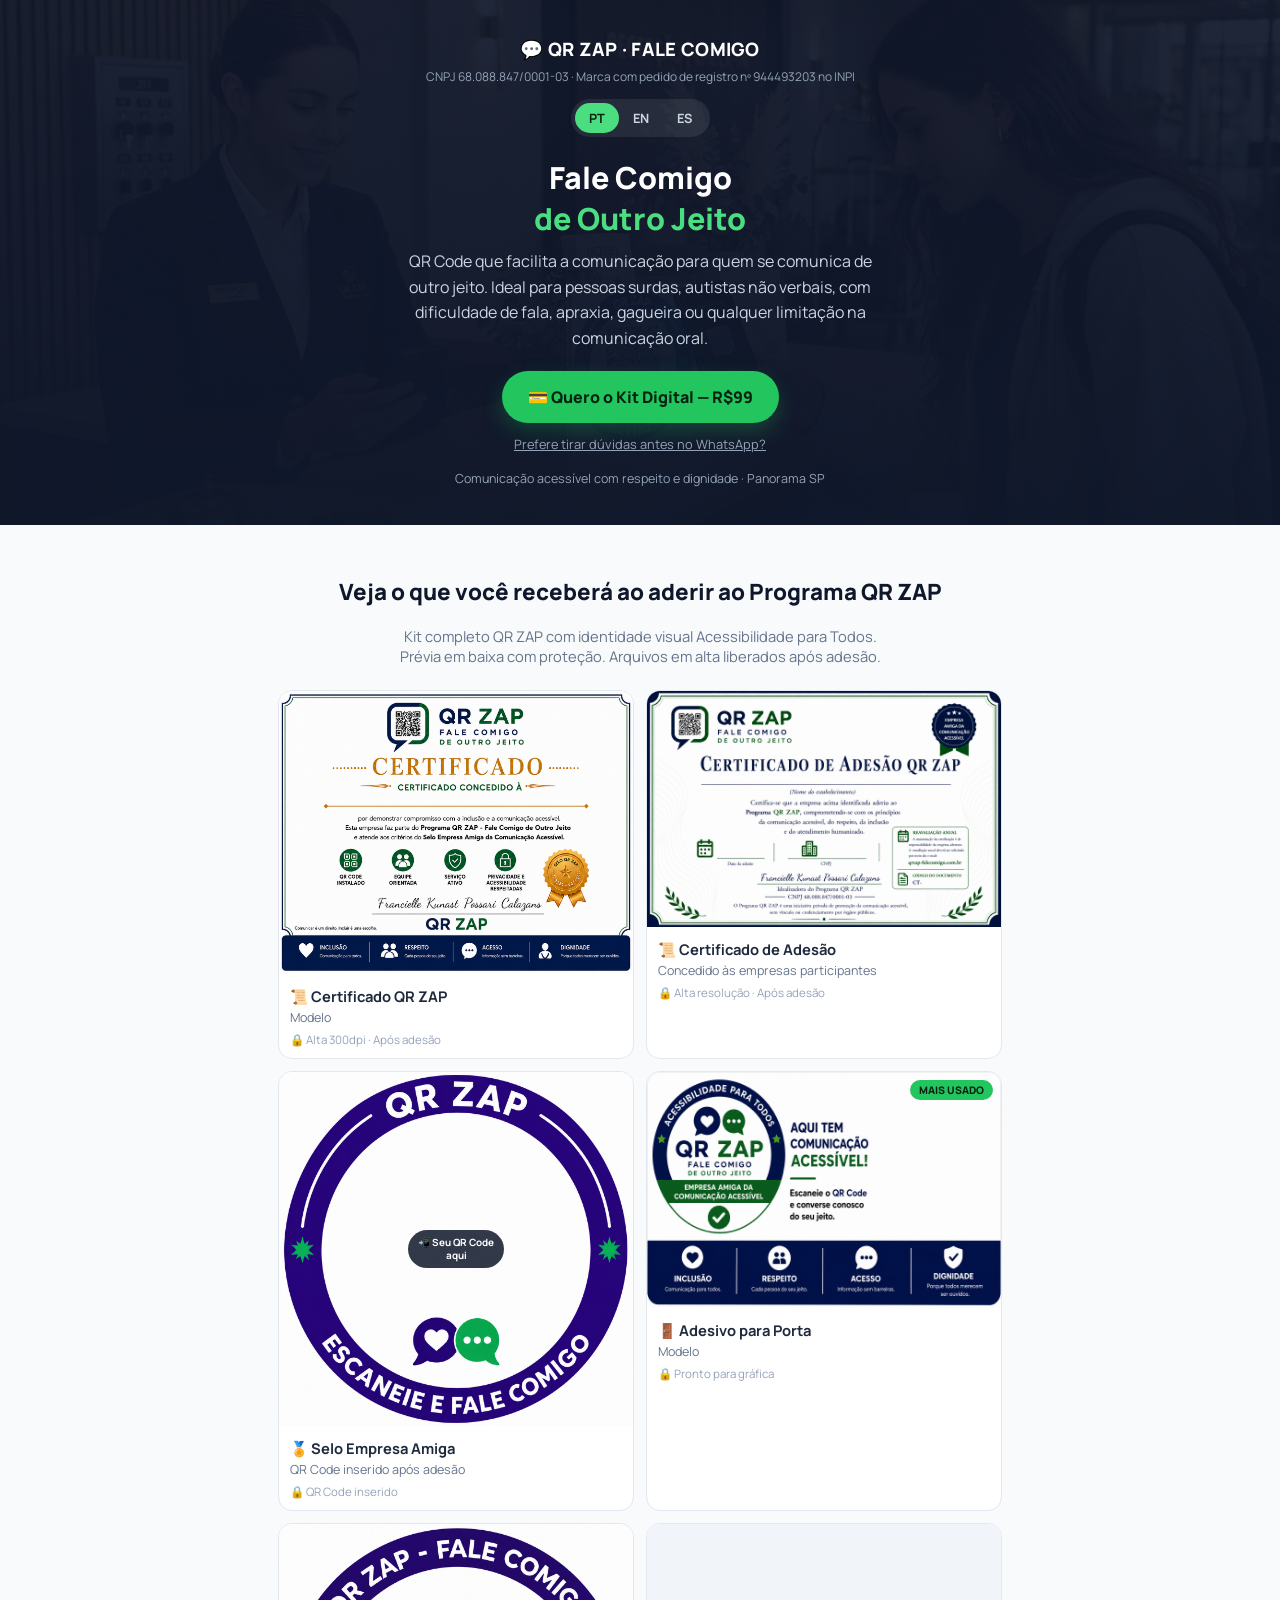
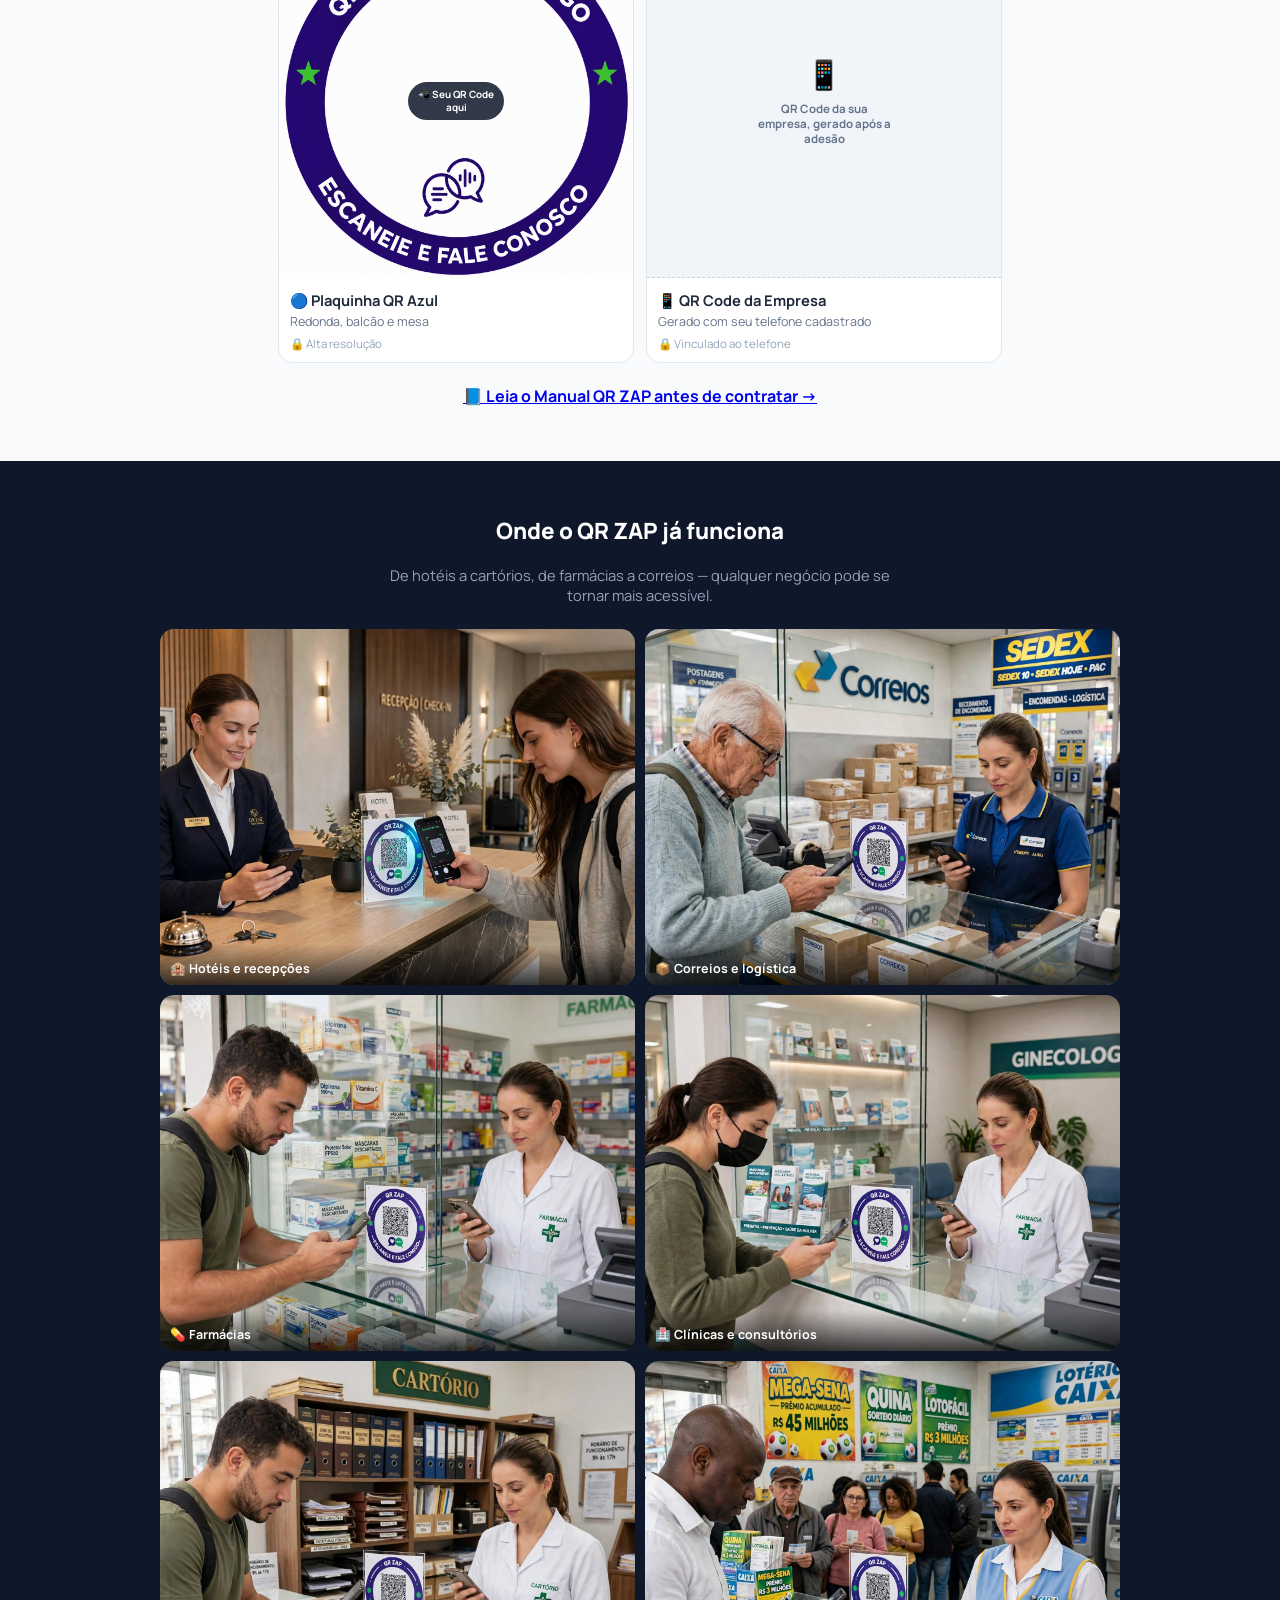
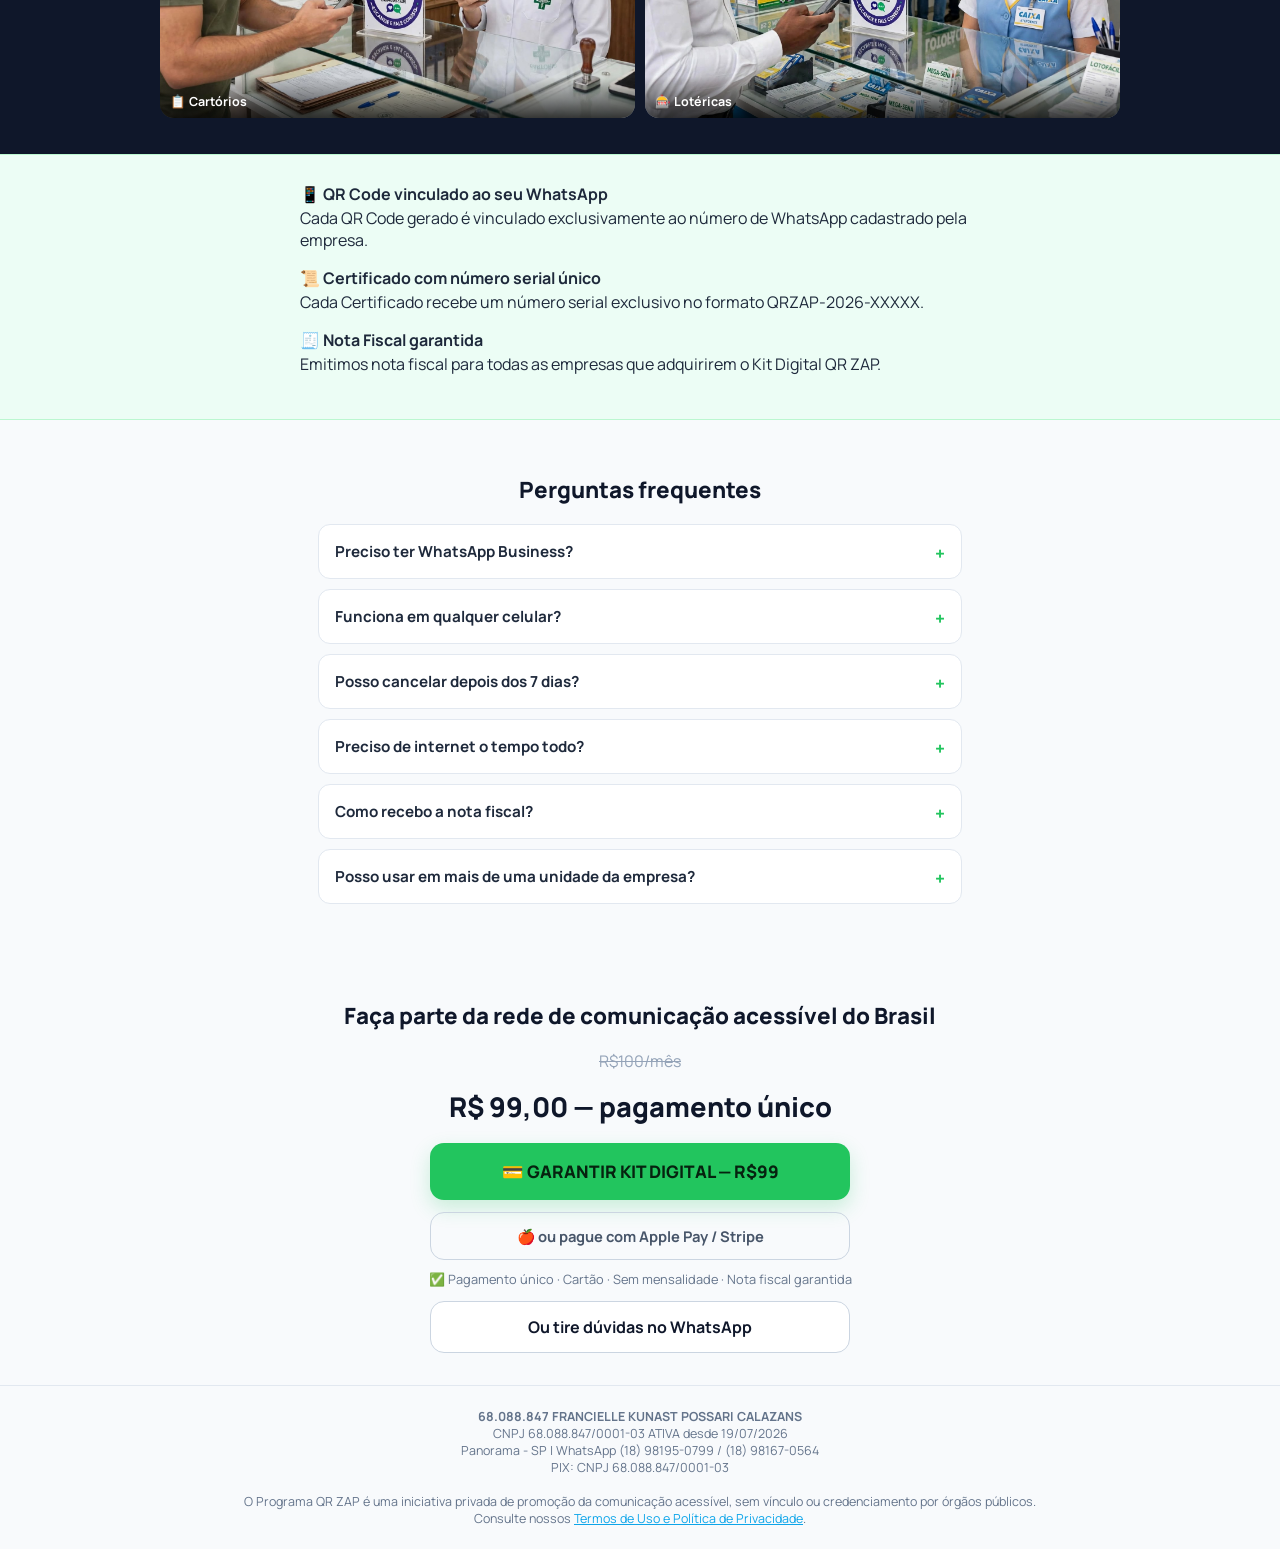
==== index.html @ 64f15543 "Update index.html" ====
<!DOCTYPE html>
<html lang="pt-BR">
<head>
<meta charset="UTF-8">
<meta name="viewport" content="width=device-width, initial-scale=1">
<title>QR ZAP - Fale Comigo de Outro Jeito | Comunicação Acessível</title>
<link rel="preconnect" href="https://fonts.googleapis.com">
<link rel="preconnect" href="https://fonts.gstatic.com" crossorigin>
<link href="https://fonts.googleapis.com/css2?family=Manrope:wght@400;600;700;800&display=swap" rel="stylesheet">
<style>
  *{box-sizing:border-box;}
  body{font-family:'Manrope',Arial,sans-serif;margin:0;background:#f8fafc;color:#1e293b;}
  .hero{position:relative;color:#fff;padding:36px 20px;text-align:center;background:#0f172a;overflow:hidden;}
  .hero::before{content:"";position:absolute;inset:0;background:url('foto-hotel.jpg') center/cover;opacity:0.28;}
  .hero::after{content:"";position:absolute;inset:0;background:linear-gradient(180deg,rgba(15,23,42,0.75),rgba(15,23,42,0.96));}
  .hero > *{position:relative;z-index:1;}
  .hero-topo{display:flex;justify-content:center;align-items:center;gap:8px;font-weight:800;font-size:1.15rem;letter-spacing:0.3px;}
  .hero-cnpj{font-size:0.75rem;color:#94a3b8;margin-top:6px;}
  .lang{margin-top:14px;display:inline-flex;background:rgba(255,255,255,0.08);border-radius:30px;padding:4px;}
  .lang a{color:#cbd5e1;text-decoration:none;padding:6px 14px;border-radius:20px;font-size:0.8rem;font-weight:700;}
  .lang a.ativo{background:#4ade80;color:#06220f;}
  .hero h1{font-size:1.9rem;margin:20px 0 10px;font-weight:800;}
  .hero h1 span{color:#4ade80;display:block;}
  .hero p{color:#cbd5e1;max-width:480px;margin:0 auto;line-height:1.6;}
  .botao{display:inline-block;background:#22c55e;color:#06220f;font-weight:800;padding:15px 26px;border-radius:30px;text-decoration:none;margin-top:20px;box-shadow:0 8px 20px rgba(34,197,94,0.25);}
  .hero-sec{display:block;margin-top:12px;font-size:0.8rem;color:#94a3b8;text-decoration:underline;}
  .conteudo{max-width:760px;margin:0 auto;padding:32px 18px;}
  h2{text-align:center;font-size:1.4rem;color:#0f172a;font-weight:800;}
  .sub{text-align:center;color:#64748b;font-size:0.92rem;max-width:500px;margin:8px auto 24px;}
  .grid{display:grid;grid-template-columns:1fr 1fr;gap:12px;}
  .card{background:#fff;border:1px solid #e2e8f0;border-radius:14px;overflow:hidden;position:relative;}
  .card img{width:100%;display:block;}
  .card .tag{position:absolute;top:8px;right:8px;background:#22c55e;color:#06220f;font-size:0.65rem;font-weight:800;padding:3px 9px;border-radius:20px;}
  .card .corpo{padding:11px;}
  .card .corpo strong{font-size:0.92rem;}
  .card .corpo .obs{font-size:0.78rem;color:#64748b;display:block;margin-top:2px;}
  .card .corpo .cadeado{font-size:0.72rem;color:#94a3b8;display:block;margin-top:6px;}
  .selo-wrap{position:relative;}
  .selo-nota{position:absolute;top:50%;left:50%;transform:translate(-50%,-50%);background:rgba(15,23,42,0.85);color:#fff;font-size:0.62rem;font-weight:700;padding:6px 10px;border-radius:20px;text-align:center;line-height:1.3;max-width:70%;}
  .qr-placeholder{aspect-ratio:1/1;display:flex;flex-direction:column;align-items:center;justify-content:center;gap:8px;background:#f1f5f9;border-bottom:1px dashed #cbd5e1;color:#64748b;text-align:center;padding:14px;}
  .qr-placeholder .icone{font-size:1.8rem;}
  .qr-placeholder .texto{font-size:0.72rem;font-weight:700;max-width:140px;line-height:1.3;}
  .manual-link{display:block;text-align:center;margin:22px 0;font-weight:700;}

  .onde{background:#0f172a;padding:36px 18px;}
  .onde h2{color:#fff;}
  .onde .sub{color:#94a3b8;}
  .onde-grid{max-width:960px;margin:20px auto 0;display:grid;grid-template-columns:1fr 1fr;gap:10px;}
  .onde-card{position:relative;border-radius:14px;overflow:hidden;aspect-ratio:4/3;}
  .onde-card img{width:100%;height:100%;object-fit:cover;display:block;}
  .onde-card .legenda{position:absolute;left:0;right:0;bottom:0;background:linear-gradient(180deg,transparent,rgba(0,0,0,0.75));color:#fff;font-size:0.78rem;font-weight:700;padding:16px 10px 8px;}

  .faixa{background:#ecfdf5;border-top:1px solid #bbf7d0;border-bottom:1px solid #bbf7d0;padding:28px 18px;}
  .faixa .item{max-width:680px;margin:0 auto 16px;}
  .faixa strong{display:block;margin-bottom:2px;}

  .faq{max-width:680px;margin:0 auto;padding:36px 18px;}
  .faq details{background:#fff;border:1px solid #e2e8f0;border-radius:12px;margin-bottom:10px;padding:4px 16px;}
  .faq summary{font-weight:700;cursor:pointer;list-style:none;padding:12px 0;font-size:0.95rem;position:relative;padding-right:24px;}
  .faq summary::-webkit-details-marker{display:none;}
  .faq summary::after{content:"+";position:absolute;right:0;top:12px;font-size:1.1rem;color:#22c55e;font-weight:800;}
  .faq details[open] summary::after{content:"–";}
  .faq p{color:#475569;font-size:0.88rem;line-height:1.6;margin:0 0 14px;}

  .final{text-align:center;padding:32px 18px;}
  .preco-antigo{text-decoration:line-through;color:#94a3b8;}
  .preco-novo{font-size:1.7rem;font-weight:800;color:#0f172a;margin:6px 0 18px;}
  .botao-pag{display:block;max-width:420px;margin:0 auto;background:#22c55e;color:#06220f;font-weight:800;padding:17px;border-radius:14px;text-decoration:none;font-size:1.08rem;box-shadow:0 8px 20px rgba(34,197,94,0.22);}
  .botao-sec{display:block;max-width:420px;margin:12px auto 0;background:transparent;border:1.5px solid #cbd5e1;color:#475569;font-weight:700;padding:13px;border-radius:14px;text-decoration:none;font-size:0.92rem;}
  .botao-whats{display:block;max-width:420px;margin:12px auto 0;background:#fff;border:1px solid #cbd5e1;color:#0f172a;font-weight:700;padding:14px;border-radius:14px;text-decoration:none;}
  .rodape{text-align:center;font-size:0.78rem;color:#64748b;padding:22px;border-top:1px solid #e2e8f0;}
  .rodape a{color:#0ea5e9;}
</style>
</head>
<body>

<div class="hero">
  <div class="hero-topo">💬 QR ZAP · FALE COMIGO</div>
  <div class="hero-cnpj">CNPJ 68.088.847/0001-03 · Marca com pedido de registro nº 944493203 no INPI</div>
  <div class="lang"><a class="ativo" href="index.html">PT</a><a href="index-en.html">EN</a><a href="index-es.html">ES</a></div>
  <h1>Fale Comigo<br><span>de Outro Jeito</span></h1>
  <p>QR Code que facilita a comunicação para quem se comunica de outro jeito. Ideal para pessoas surdas, autistas não verbais, com dificuldade de fala, apraxia, gagueira ou qualquer limitação na comunicação oral.</p>
  <a class="botao" href="#comprar">💳 Quero o Kit Digital — R$99</a><br>
  <a class="hero-sec" href="https://wa.me/5518981950799?text=Olá! Gostaria de tirar dúvidas sobre o QR ZAP antes de contratar.">Prefere tirar dúvidas antes no WhatsApp?</a>
  <p style="font-size:0.78rem;color:#94a3b8;margin-top:16px;">Comunicação acessível com respeito e dignidade · Panorama SP</p>
</div>

<div class="conteudo">
  <h2>Veja o que você receberá ao aderir ao Programa QR ZAP</h2>
  <p class="sub">Kit completo QR ZAP com identidade visual Acessibilidade para Todos. Prévia em baixa com proteção. Arquivos em alta liberados após adesão.</p>

  <div class="grid">
    <div class="card">
      <img src="certificado-base.png" alt="Certificado QR ZAP">
      <div class="corpo"><strong>📜 Certificado QR ZAP</strong><span class="obs">Modelo</span><span class="cadeado">🔒 Alta 300dpi · Após adesão</span></div>
    </div>
    <div class="card">
      <img src="certificado-oficial.png" alt="Certificado de Adesão QR ZAP">
      <div class="corpo"><strong>📜 Certificado de Adesão</strong><span class="obs">Concedido às empresas participantes</span><span class="cadeado">🔒 Alta resolução · Após adesão</span></div>
    </div>
    <div class="card">
      <div class="selo-wrap">
        <img src="selo-base-v2.png" alt="Selo Empresa Amiga da Comunicação Acessível">
        <span class="selo-nota">📲 Seu QR Code<br>aqui</span>
      </div>
      <div class="corpo"><strong>🏅 Selo Empresa Amiga</strong><span class="obs">QR Code inserido após adesão</span><span class="cadeado">🔒 QR Code inserido</span></div>
    </div>
    <div class="card">
      <span class="tag">MAIS USADO</span>
      <img src="adesivo-porta-base.png" alt="Adesivo para Porta">
      <div class="corpo"><strong>🚪 Adesivo para Porta</strong><span class="obs">Modelo</span><span class="cadeado">🔒 Pronto para gráfica</span></div>
    </div>
    <div class="card">
      <div class="selo-wrap">
        <img src="qr-azul-base.png" alt="Plaquinha QR Azul">
        <span class="selo-nota">📲 Seu QR Code<br>aqui</span>
      </div>
      <div class="corpo"><strong>🔵 Plaquinha QR Azul</strong><span class="obs">Redonda, balcão e mesa</span><span class="cadeado">🔒 Alta resolução</span></div>
    </div>
    <div class="card">
      <div class="qr-placeholder">
        <span class="icone">📱</span>
        <span class="texto">QR Code da sua empresa, gerado após a adesão</span>
      </div>
      <div class="corpo"><strong>📱 QR Code da Empresa</strong><span class="obs">Gerado com seu telefone cadastrado</span><span class="cadeado">🔒 Vinculado ao telefone</span></div>
    </div>
  </div>

  <a class="manual-link" href="manual-qr-zap.html">📘 Leia o Manual QR ZAP antes de contratar →</a>
</div>

<div class="onde">
  <h2>Onde o QR ZAP já funciona</h2>
  <p class="sub">De hotéis a cartórios, de farmácias a correios — qualquer negócio pode se tornar mais acessível.</p>
  <div class="onde-grid">
    <div class="onde-card"><img src="foto-hotel.jpg" alt="QR ZAP em hotel"><div class="legenda">🏨 Hotéis e recepções</div></div>
    <div class="onde-card"><img src="foto-correios.jpg" alt="QR ZAP nos Correios"><div class="legenda">📦 Correios e logística</div></div>
    <div class="onde-card"><img src="foto-farmacia.jpg" alt="QR ZAP em farmácia"><div class="legenda">💊 Farmácias</div></div>
    <div class="onde-card"><img src="foto-clinica-ginecologia.jpg" alt="QR ZAP em clínica"><div class="legenda">🏥 Clínicas e consultórios</div></div>
    <div class="onde-card"><img src="foto-cartorio.jpg" alt="QR ZAP em cartório"><div class="legenda">📋 Cartórios</div></div>
    <div class="onde-card"><img src="foto-loterica.jpg" alt="QR ZAP em lotérica"><div class="legenda">🎰 Lotéricas</div></div>
  </div>
</div>

<div class="faixa">
  <div class="item"><strong>📱 QR Code vinculado ao seu WhatsApp</strong>Cada QR Code gerado é vinculado exclusivamente ao número de WhatsApp cadastrado pela empresa.</div>
  <div class="item"><strong>📜 Certificado com número serial único</strong>Cada Certificado recebe um número serial exclusivo no formato QRZAP-2026-XXXXX.</div>
  <div class="item"><strong>🧾 Nota Fiscal garantida</strong>Emitimos nota fiscal para todas as empresas que adquirirem o Kit Digital QR ZAP.</div>
</div>

<div class="faq">
  <h2>Perguntas frequentes</h2>
  <details>
    <summary>Preciso ter WhatsApp Business?</summary>
    <p>Não. O QR ZAP funciona com qualquer WhatsApp, comum ou Business — o número que sua empresa já usa no dia a dia.</p>
  </details>
  <details>
    <summary>Funciona em qualquer celular?</summary>
    <p>Sim. Não exige aparelho ou chip específico. A plaquinha e o adesivo são impressos e ficam no balcão; o cliente só escaneia com a câmera do próprio celular dele, que abre o WhatsApp automaticamente.</p>
  </details>
  <details>
    <summary>Posso cancelar depois dos 7 dias?</summary>
    <p>O pagamento é único, não existe mensalidade para cancelar. Dentro de 7 dias corridos após a compra você pode pedir reembolso integral, sem justificativa, conforme o Código de Defesa do Consumidor. Depois desse prazo não há reembolso, mas você pode deixar de usar os materiais quando quiser, sem multa.</p>
  </details>
  <details>
    <summary>Preciso de internet o tempo todo?</summary>
    <p>Não. A plaquinha, o adesivo e o selo são materiais impressos — funcionam sem energia ou internet. Só é necessária conexão no momento em que o cliente escaneia o QR Code e o WhatsApp abre no celular dele.</p>
  </details>
  <details>
    <summary>Como recebo a nota fiscal?</summary>
    <p>Emitimos a nota fiscal de todas as compras do Kit Digital QR ZAP e enviamos para o e-mail informado na adesão.</p>
  </details>
  <details>
    <summary>Posso usar em mais de uma unidade da empresa?</summary>
    <p>Cada Kit é vinculado a um único WhatsApp e CNPJ. Para outra unidade ou outro número, é necessária uma nova adesão.</p>
  </details>
</div>

<div class="final" id="comprar">
  <h2>Faça parte da rede de comunicação acessível do Brasil</h2>
  <p class="preco-antigo">R$100/mês</p>
  <p class="preco-novo">R$ 99,00 — pagamento único</p>
  <a class="botao-pag" href="https://mpago.la/1vmotHD">💳 GARANTIR KIT DIGITAL — R$99</a>
  <a class="botao-sec" href="https://buy.stripe.com/dRm9ASbgddrAe2t5yp1ck02">🍎 ou pague com Apple Pay / Stripe</a>
  <p style="font-size:0.8rem;color:#64748b;margin-top:10px;">✅ Pagamento único · Cartão · Sem mensalidade · Nota fiscal garantida</p>
  <a class="botao-whats" href="https://wa.me/5518981950799?text=Olá! Vim do site QR ZAP e quero tirar dúvidas sobre o Kit Digital QR ZAP">Ou tire dúvidas no WhatsApp</a>
</div>

<div class="rodape">
  <strong>68.088.847 FRANCIELLE KUNAST POSSARI CALAZANS</strong><br>
  CNPJ 68.088.847/0001-03 ATIVA desde 19/07/2026<br>
  Panorama - SP | WhatsApp (18) 98195-0799 / (18) 98167-0564<br>
  PIX: CNPJ 68.088.847/0001-03<br><br>
  O Programa QR ZAP é uma iniciativa privada de promoção da comunicação acessível, sem vínculo ou credenciamento por órgãos públicos.<br>
  Consulte nossos <a href="termos.html">Termos de Uso e Política de Privacidade</a>.
</div>

</body>
</html>
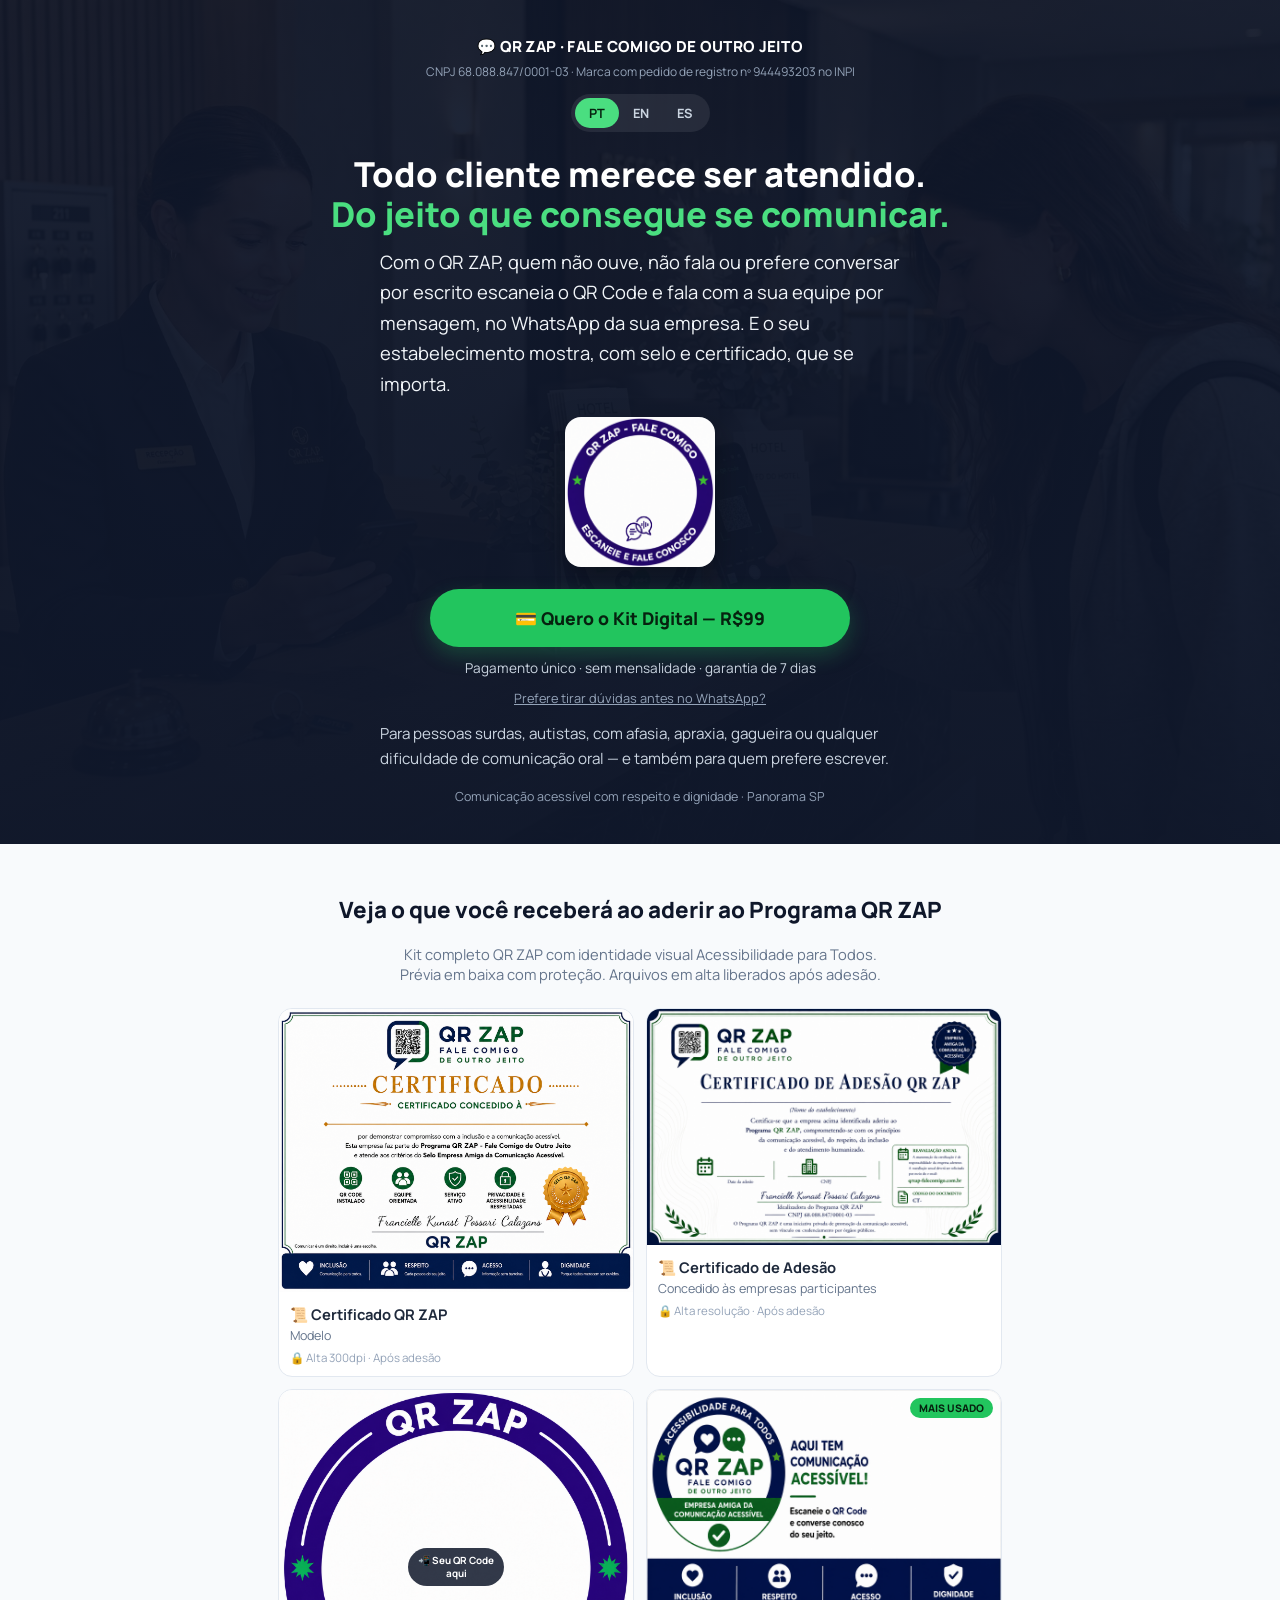
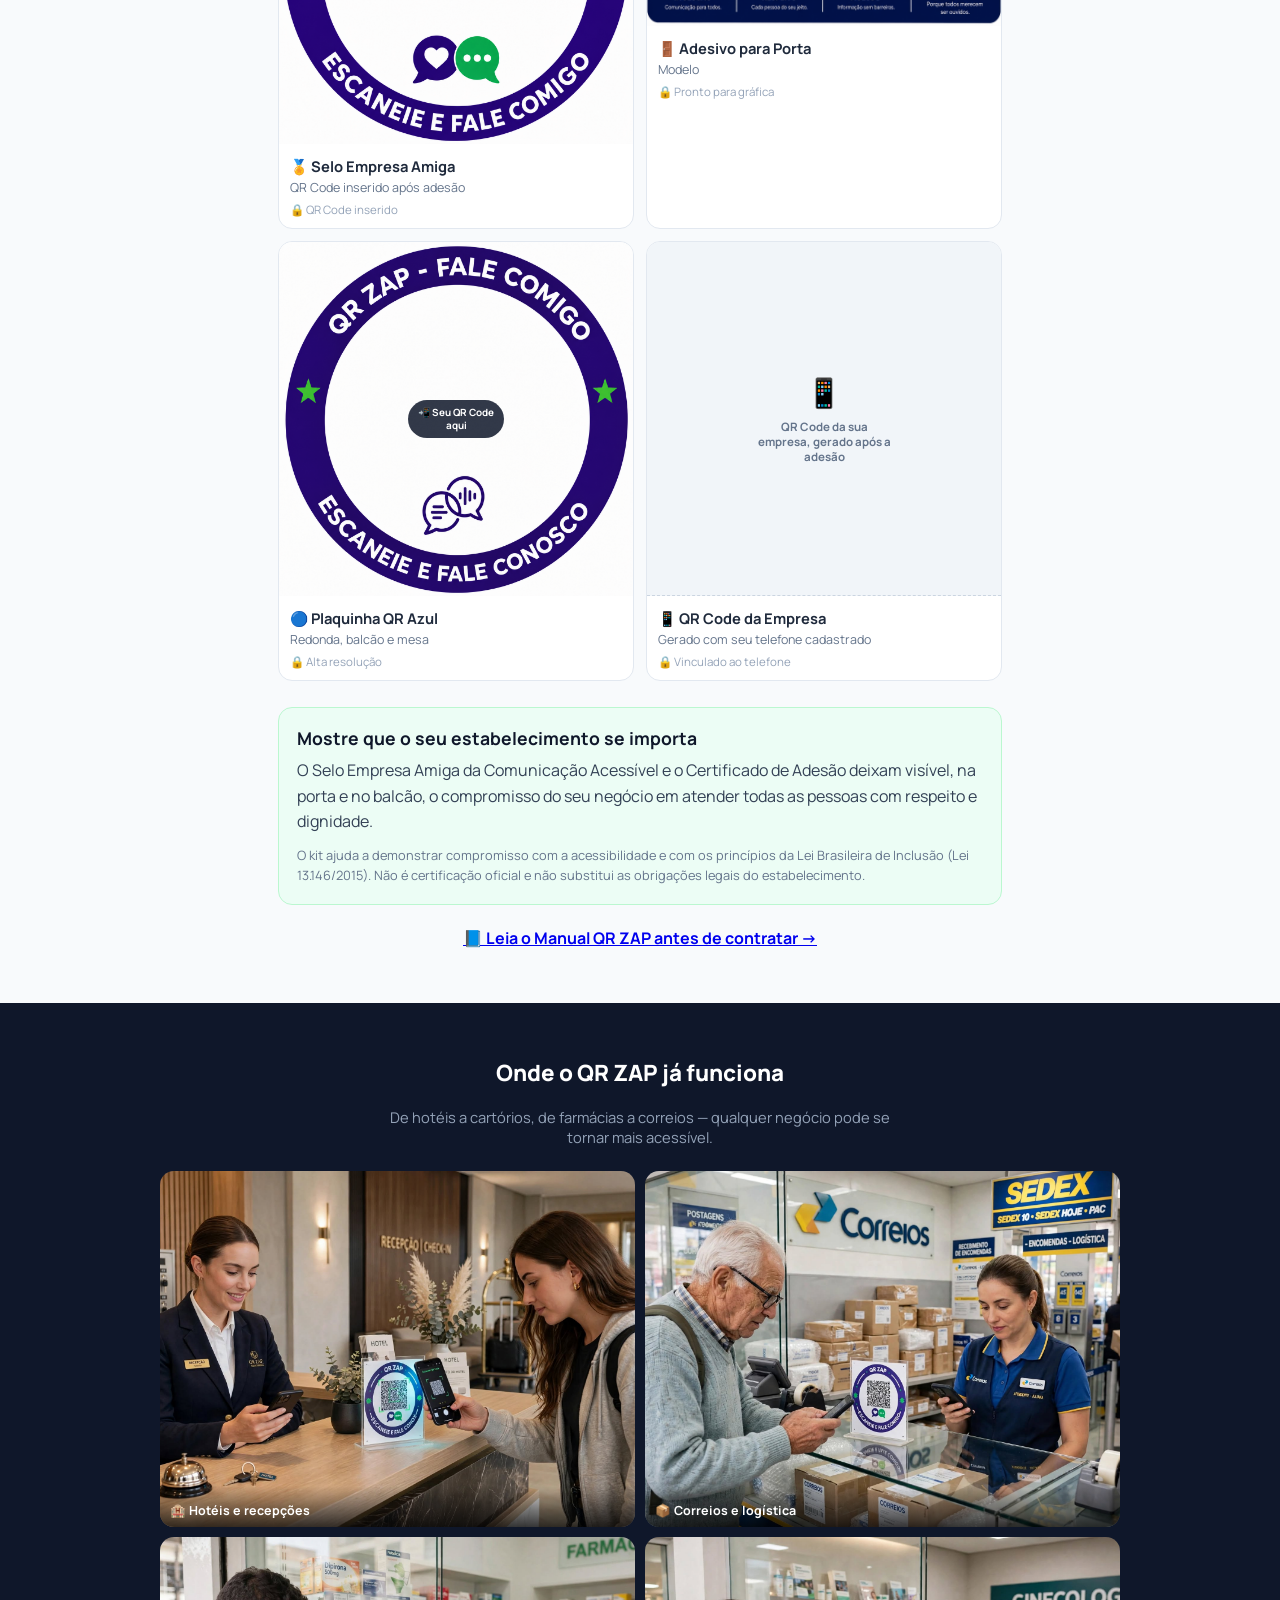
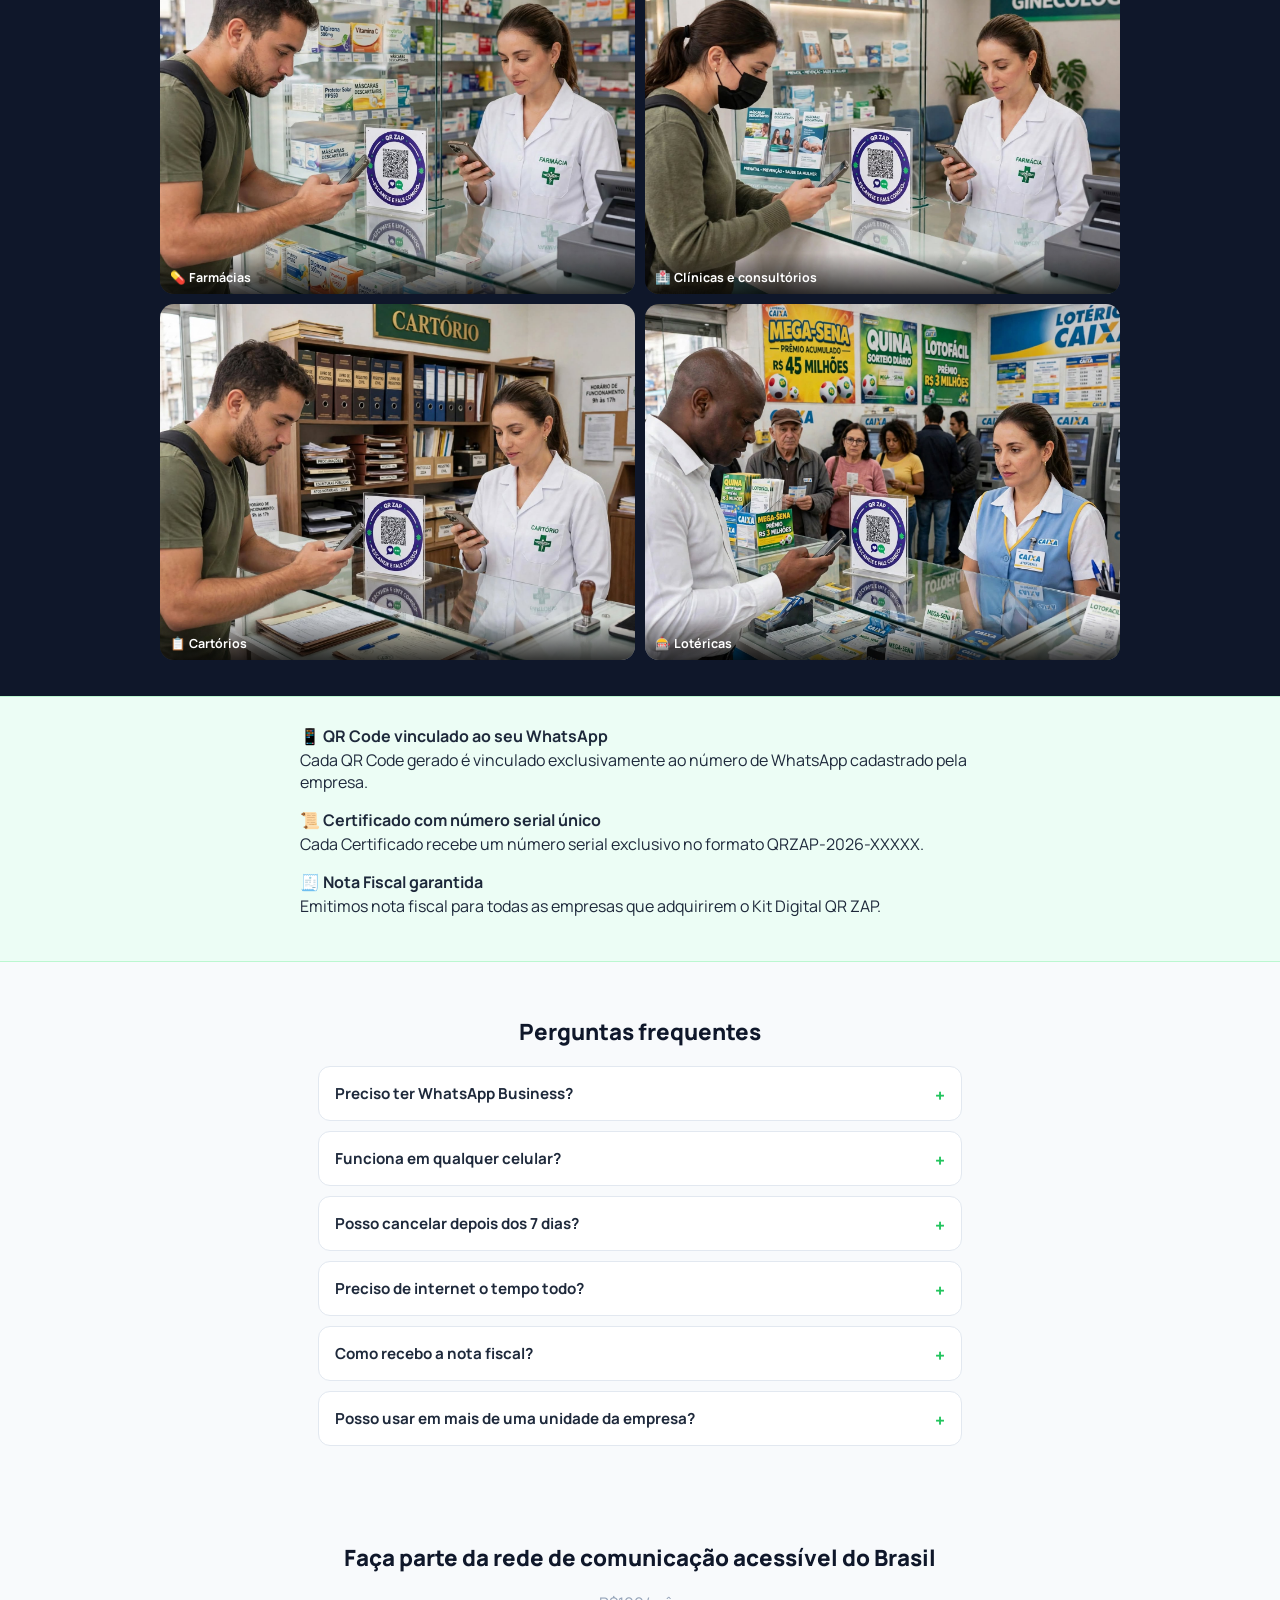
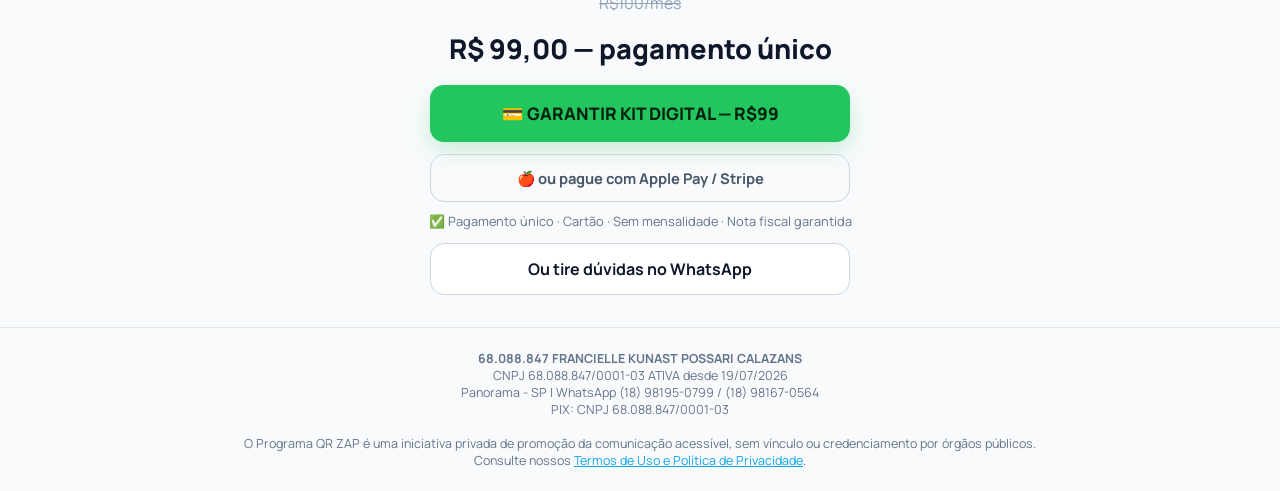
==== commit 882d4efc: "Update index.html" ====
--- a/index.html
+++ b/index.html
@@ -14,18 +14,28 @@
   .hero::before{content:"";position:absolute;inset:0;background:url('foto-hotel.jpg') center/cover;opacity:0.28;}
   .hero::after{content:"";position:absolute;inset:0;background:linear-gradient(180deg,rgba(15,23,42,0.75),rgba(15,23,42,0.96));}
   .hero > *{position:relative;z-index:1;}
-  .hero-topo{display:flex;justify-content:center;align-items:center;gap:8px;font-weight:800;font-size:1.15rem;letter-spacing:0.3px;}
+  .hero-topo{display:flex;justify-content:center;align-items:center;gap:8px;font-weight:800;font-size:0.95rem;letter-spacing:0.3px;}
   .hero-cnpj{font-size:0.75rem;color:#94a3b8;margin-top:6px;}
   .lang{margin-top:14px;display:inline-flex;background:rgba(255,255,255,0.08);border-radius:30px;padding:4px;}
   .lang a{color:#cbd5e1;text-decoration:none;padding:6px 14px;border-radius:20px;font-size:0.8rem;font-weight:700;}
   .lang a.ativo{background:#4ade80;color:#06220f;}
-  .hero h1{font-size:1.9rem;margin:20px 0 10px;font-weight:800;}
+  .hero h1{font-size:2.15rem;line-height:1.15;margin:22px 0 14px;font-weight:800;}
   .hero h1 span{color:#4ade80;display:block;}
-  .hero p{color:#cbd5e1;max-width:480px;margin:0 auto;line-height:1.6;}
-  .botao{display:inline-block;background:#22c55e;color:#06220f;font-weight:800;padding:15px 26px;border-radius:30px;text-decoration:none;margin-top:20px;box-shadow:0 8px 20px rgba(34,197,94,0.25);}
+  .hero p{color:#f1f5f9;max-width:520px;margin:0 auto;line-height:1.65;}
+  .hero p.lead{font-size:1.15rem;text-align:left;}
+  .hero p.para{font-size:0.95rem;color:#cbd5e1;text-align:left;margin-top:14px;}
+  .hero-img{width:150px;max-width:50%;margin:18px auto 0;position:relative;}
+  .hero-img img{width:100%;display:block;border-radius:16px;box-shadow:0 14px 30px rgba(0,0,0,0.35);}
+  .hero-micro{font-size:0.85rem;color:#cbd5e1;margin-top:12px;}
+  .botao{display:block;max-width:420px;margin:22px auto 0;font-size:1.1rem;background:#22c55e;color:#06220f;font-weight:800;padding:17px 22px;border-radius:30px;text-decoration:none;box-shadow:0 8px 20px rgba(34,197,94,0.25);}
   .hero-sec{display:block;margin-top:12px;font-size:0.8rem;color:#94a3b8;text-decoration:underline;}
   .conteudo{max-width:760px;margin:0 auto;padding:32px 18px;}
-  h2{text-align:center;font-size:1.4rem;color:#0f172a;font-weight:800;}
+  h2{text-align:center;font-size:1.4rem;color:#0f172a;font-weight:800;overflow-wrap:break-word;}
+  img{max-width:100%;}
+  .compromisso{background:#ecfdf5;border:1px solid #bbf7d0;border-radius:14px;padding:18px;margin:26px 0 0;}
+  .compromisso h3{margin:0 0 8px;font-size:1.1rem;color:#0f172a;}
+  .compromisso p{margin:0 0 10px;line-height:1.6;color:#334155;}
+  .compromisso .aviso{font-size:0.8rem;color:#64748b;margin:0;}
   .sub{text-align:center;color:#64748b;font-size:0.92rem;max-width:500px;margin:8px auto 24px;}
   .grid{display:grid;grid-template-columns:1fr 1fr;gap:12px;}
   .card{background:#fff;border:1px solid #e2e8f0;border-radius:14px;overflow:hidden;position:relative;}
@@ -75,14 +85,17 @@
 <body>
 
 <div class="hero">
-  <div class="hero-topo">💬 QR ZAP · FALE COMIGO</div>
+  <div class="hero-topo">💬 QR ZAP · FALE COMIGO DE OUTRO JEITO</div>
   <div class="hero-cnpj">CNPJ 68.088.847/0001-03 · Marca com pedido de registro nº 944493203 no INPI</div>
   <div class="lang"><a class="ativo" href="index.html">PT</a><a href="index-en.html">EN</a><a href="index-es.html">ES</a></div>
-  <h1>Fale Comigo<br><span>de Outro Jeito</span></h1>
-  <p>QR Code que facilita a comunicação para quem se comunica de outro jeito. Ideal para pessoas surdas, autistas não verbais, com dificuldade de fala, apraxia, gagueira ou qualquer limitação na comunicação oral.</p>
-  <a class="botao" href="#comprar">💳 Quero o Kit Digital — R$99</a><br>
+  <h1>Todo cliente merece ser atendido.<span>Do jeito que consegue se comunicar.</span></h1>
+  <p class="lead">Com o QR ZAP, quem não ouve, não fala ou prefere conversar por escrito escaneia o QR Code e fala com a sua equipe por mensagem, no WhatsApp da sua empresa. E o seu estabelecimento mostra, com selo e certificado, que se importa.</p>
+  <div class="hero-img"><img src="qr-azul-base.png" alt="Plaquinha QR ZAP com QR Code para balcão"></div>
+  <a class="botao" href="#comprar">💳 Quero o Kit Digital — R$99</a>
+  <div class="hero-micro">Pagamento único · sem mensalidade · garantia de 7 dias</div>
   <a class="hero-sec" href="https://wa.me/5518981950799?text=Olá! Gostaria de tirar dúvidas sobre o QR ZAP antes de contratar.">Prefere tirar dúvidas antes no WhatsApp?</a>
-  <p style="font-size:0.78rem;color:#94a3b8;margin-top:16px;">Comunicação acessível com respeito e dignidade · Panorama SP</p>
+  <p class="para">Para pessoas surdas, autistas, com afasia, apraxia, gagueira ou qualquer dificuldade de comunicação oral — e também para quem prefere escrever.</p>
+  <p style="font-size:0.78rem;color:#94a3b8;margin-top:16px;text-align:center;">Comunicação acessível com respeito e dignidade · Panorama SP</p>
 </div>
 
 <div class="conteudo">
@@ -124,6 +137,12 @@
       </div>
       <div class="corpo"><strong>📱 QR Code da Empresa</strong><span class="obs">Gerado com seu telefone cadastrado</span><span class="cadeado">🔒 Vinculado ao telefone</span></div>
     </div>
+  </div>
+
+  <div class="compromisso">
+    <h3>Mostre que o seu estabelecimento se importa</h3>
+    <p>O Selo Empresa Amiga da Comunicação Acessível e o Certificado de Adesão deixam visível, na porta e no balcão, o compromisso do seu negócio em atender todas as pessoas com respeito e dignidade.</p>
+    <p class="aviso">O kit ajuda a demonstrar compromisso com a acessibilidade e com os princípios da Lei Brasileira de Inclusão (Lei 13.146/2015). Não é certificação oficial e não substitui as obrigações legais do estabelecimento.</p>
   </div>
 
   <a class="manual-link" href="manual-qr-zap.html">📘 Leia o Manual QR ZAP antes de contratar →</a>
@@ -181,7 +200,7 @@
   <p class="preco-antigo">R$100/mês</p>
   <p class="preco-novo">R$ 99,00 — pagamento único</p>
   <a class="botao-pag" href="https://mpago.la/1vmotHD">💳 GARANTIR KIT DIGITAL — R$99</a>
-  <a class="botao-sec" href="https://buy.stripe.com/dRm9ASbgddrAe2t5yp1ck02">🍎 ou pague com Apple Pay / Stripe</a>
+  <a class="botao-sec" href="https://buy.stripe.com/cNi8wO4RP5Z83nPgd31ck03">🍎 ou pague com Apple Pay / Stripe</a>
   <p style="font-size:0.8rem;color:#64748b;margin-top:10px;">✅ Pagamento único · Cartão · Sem mensalidade · Nota fiscal garantida</p>
   <a class="botao-whats" href="https://wa.me/5518981950799?text=Olá! Vim do site QR ZAP e quero tirar dúvidas sobre o Kit Digital QR ZAP">Ou tire dúvidas no WhatsApp</a>
 </div>
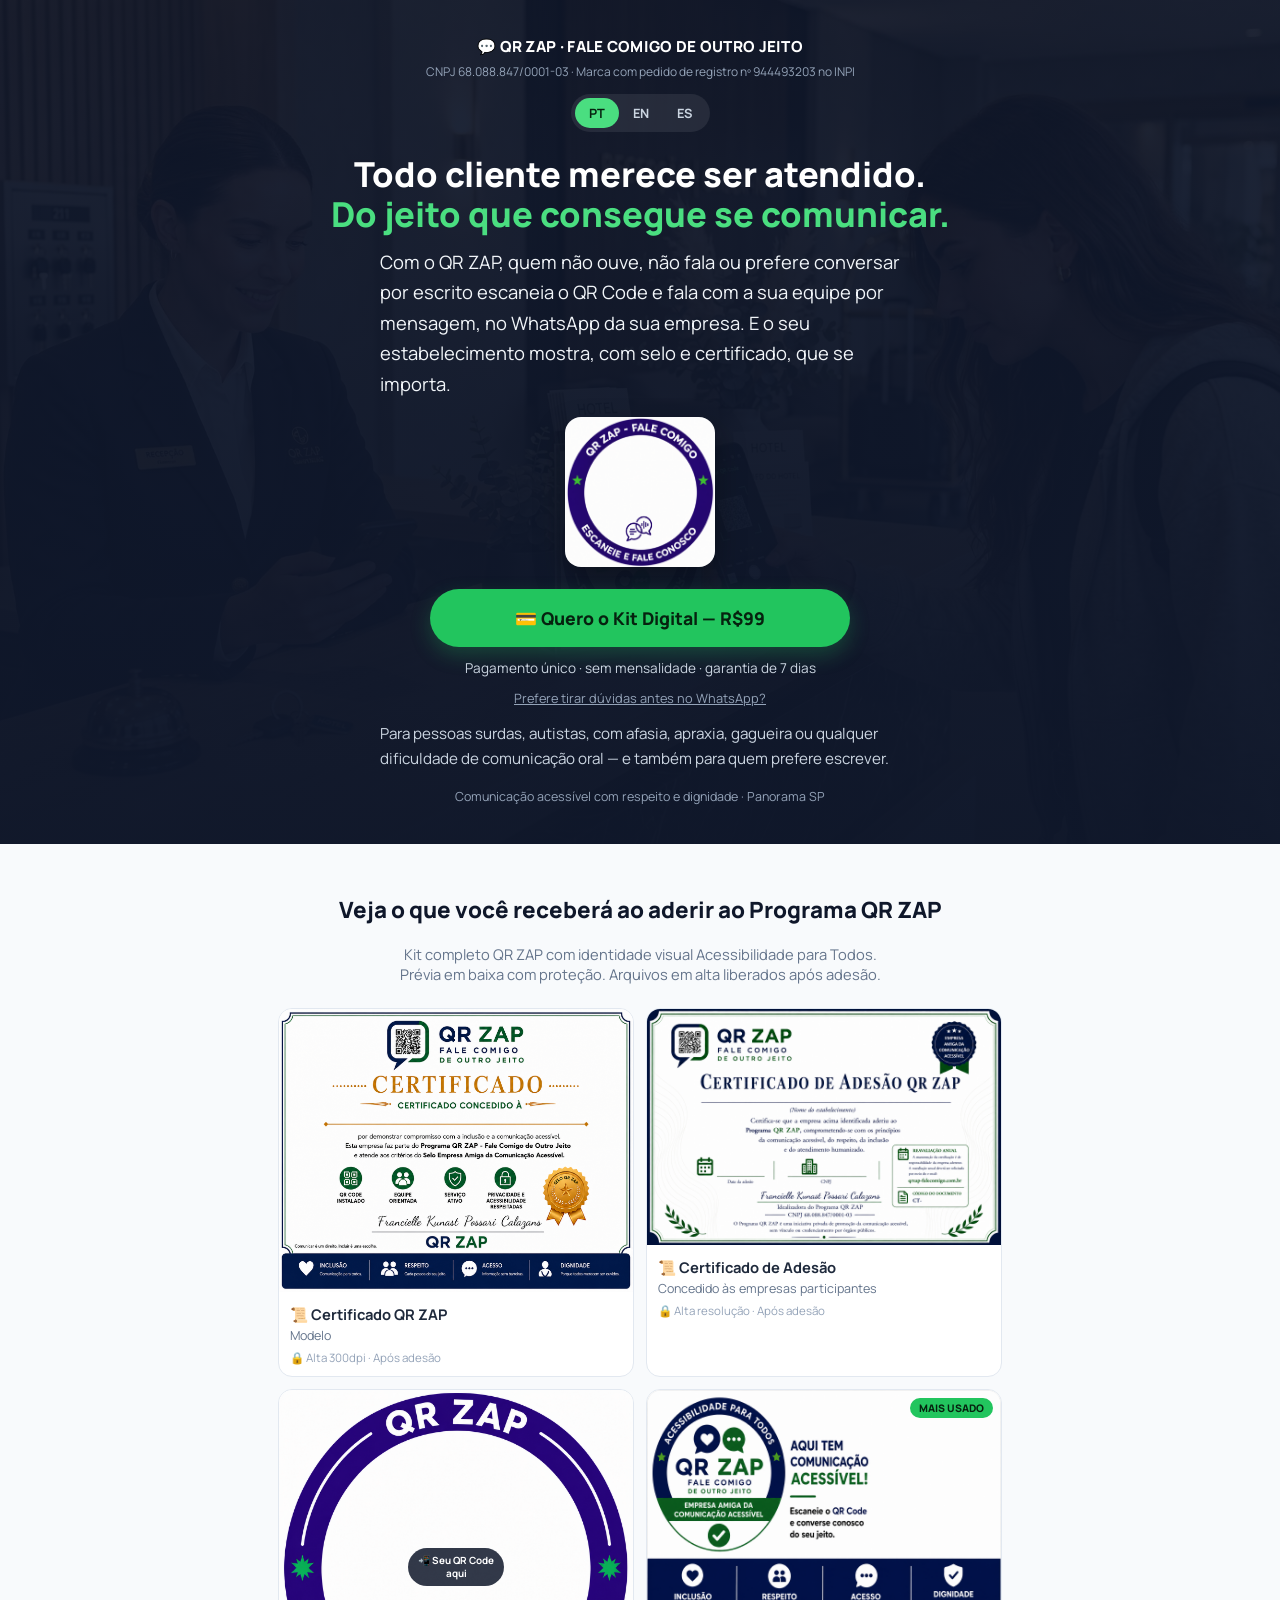
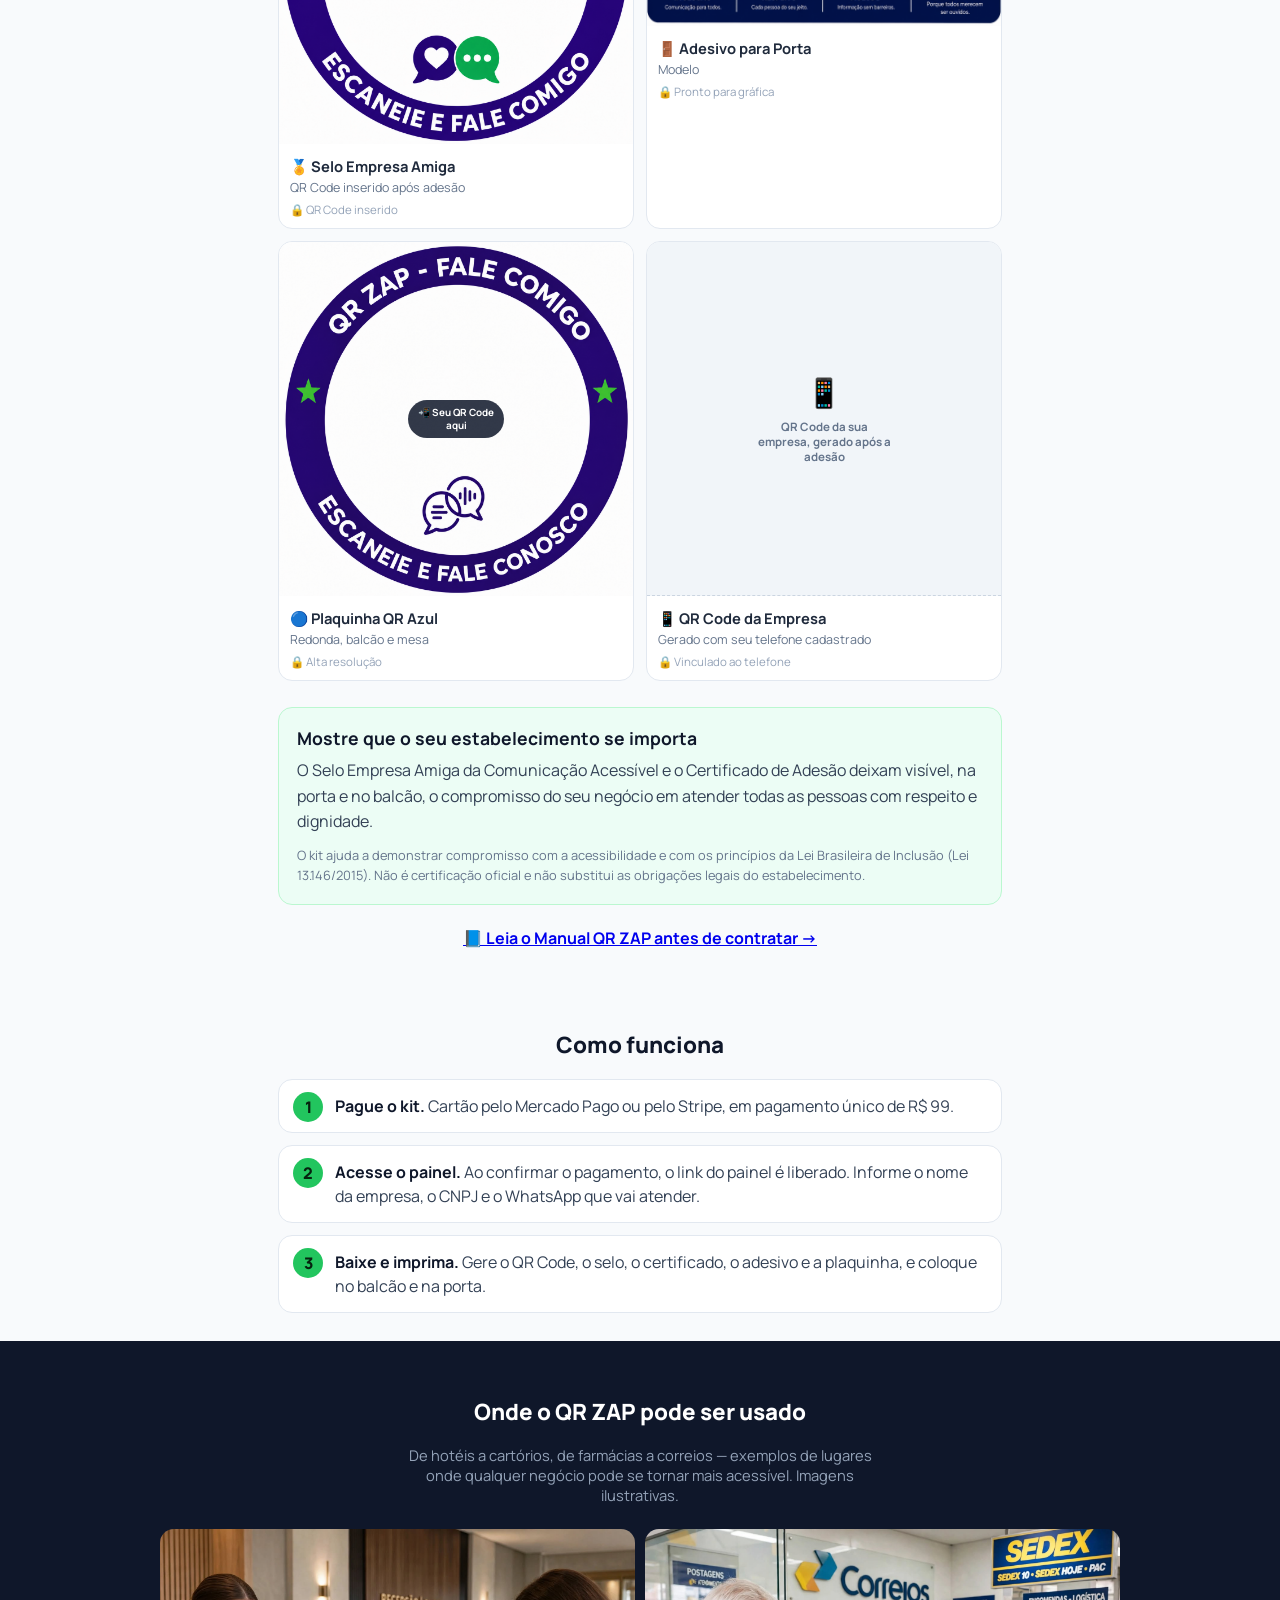
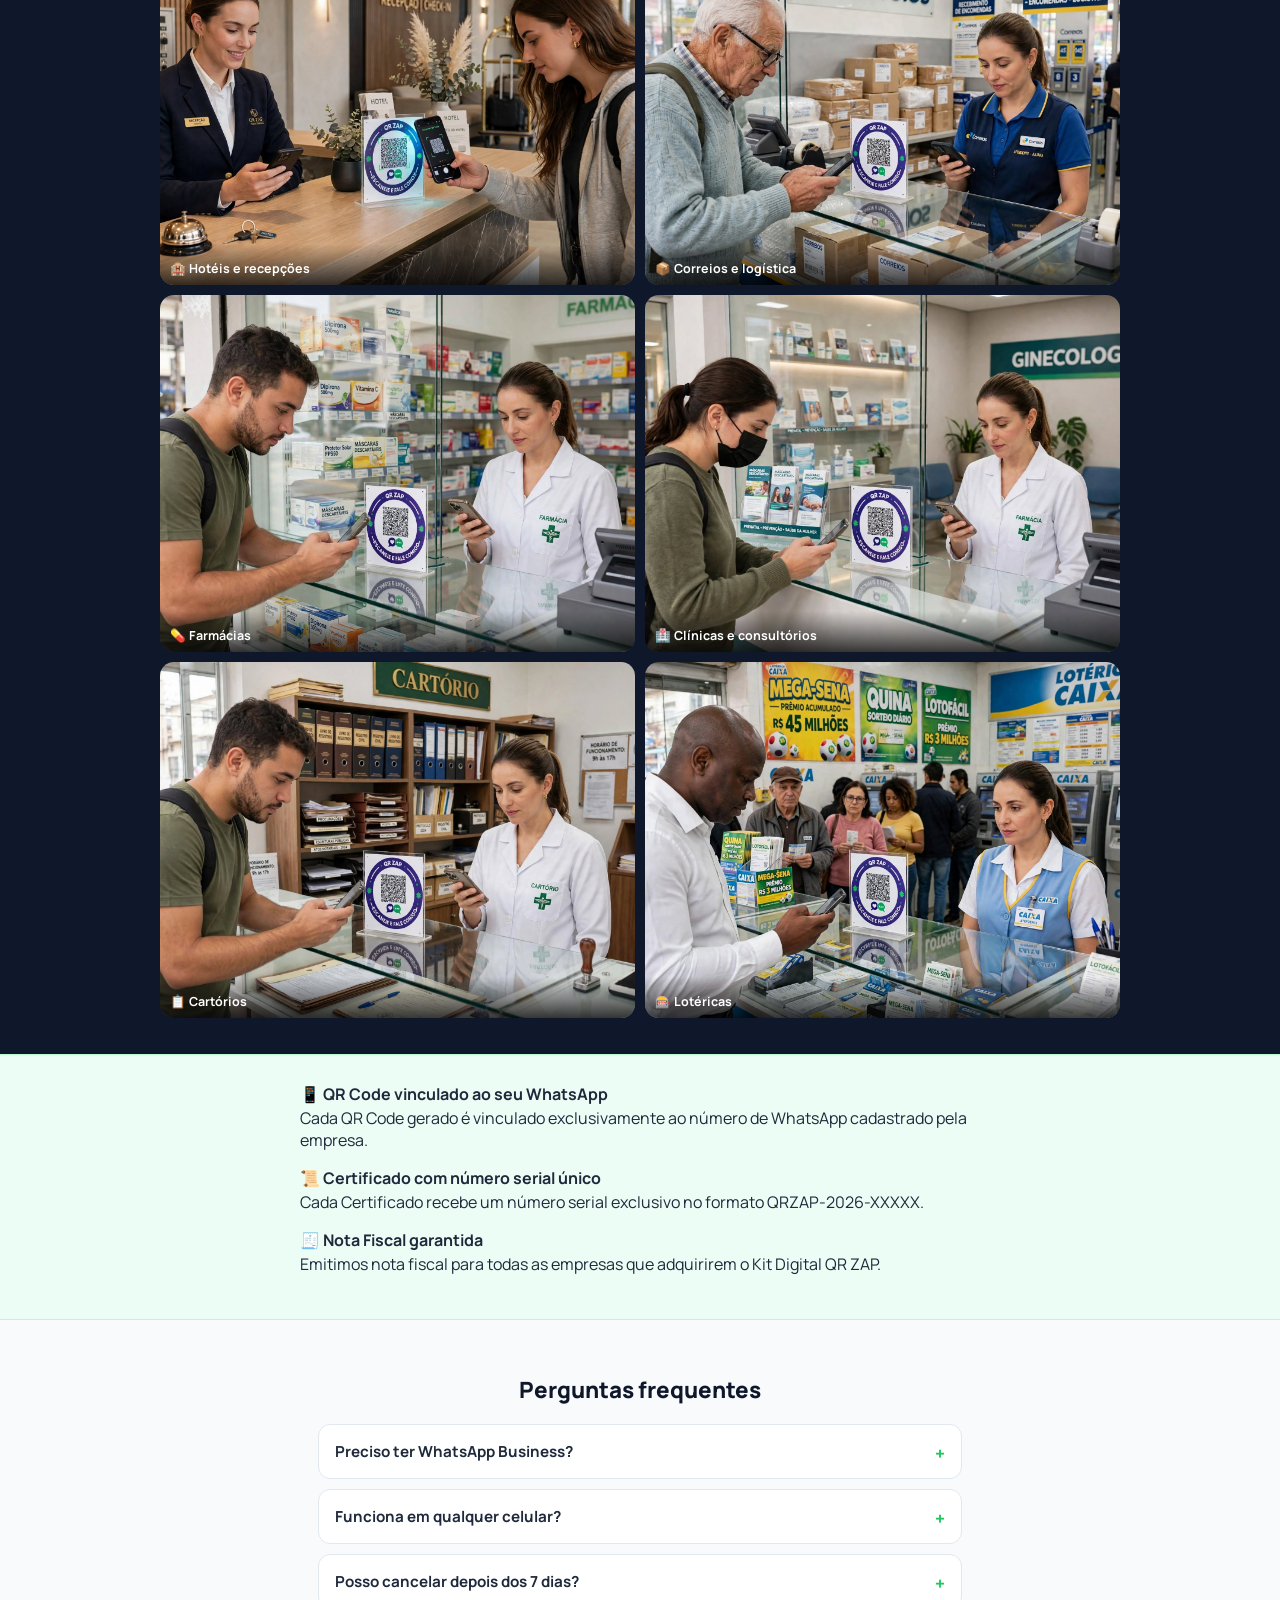
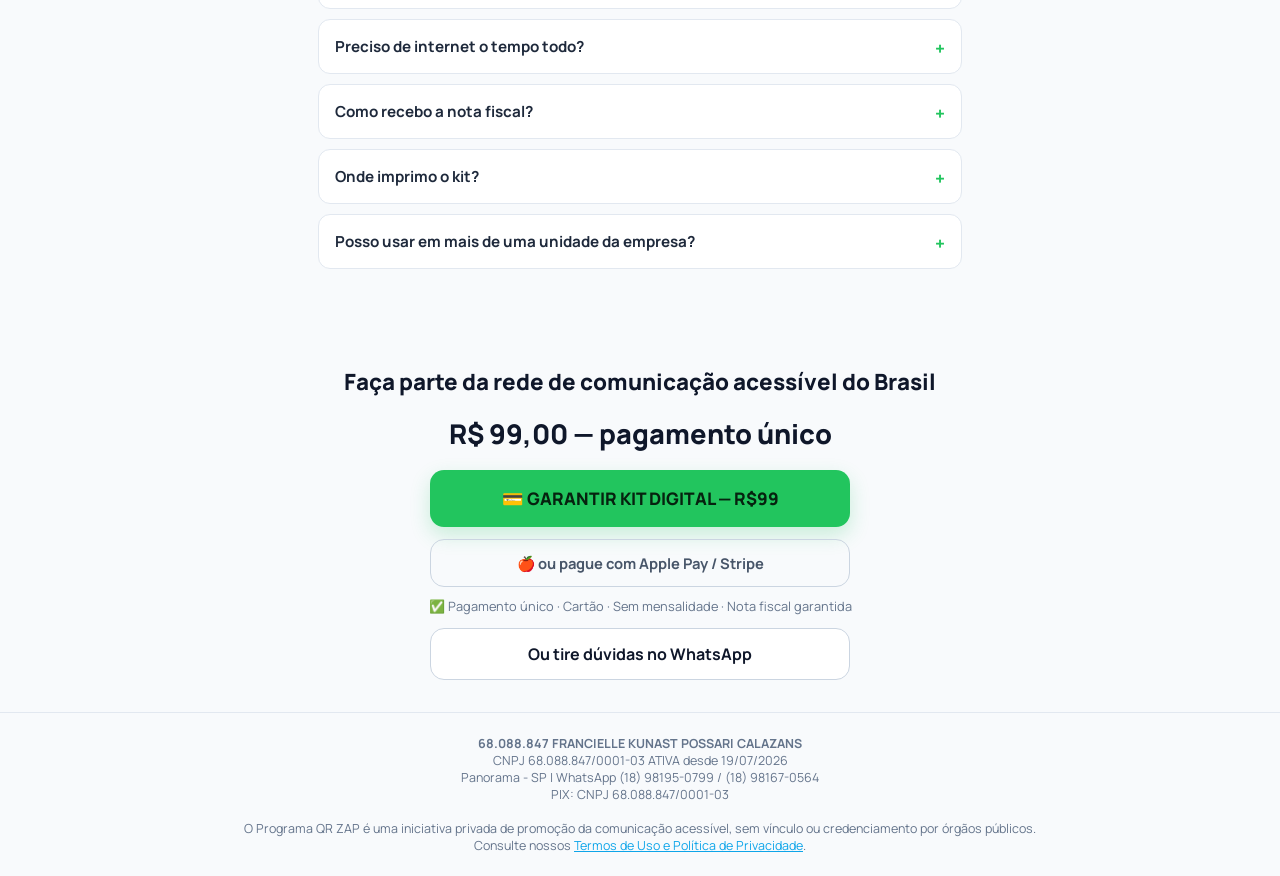
==== commit 21ab7578: "Update index.html" ====
--- a/index.html
+++ b/index.html
@@ -52,6 +52,12 @@
   .qr-placeholder .texto{font-size:0.72rem;font-weight:700;max-width:140px;line-height:1.3;}
   .manual-link{display:block;text-align:center;margin:22px 0;font-weight:700;}
 
+  .como{max-width:760px;margin:0 auto;padding:8px 18px 28px;}
+  .passos{list-style:none;margin:16px 0 0;padding:0;display:grid;gap:12px;counter-reset:p;}
+  .passos li{counter-increment:p;background:#fff;border:1px solid #e2e8f0;border-radius:14px;padding:14px 16px 14px 56px;position:relative;line-height:1.5;color:#334155;}
+  .passos li::before{content:counter(p);position:absolute;left:14px;top:12px;width:30px;height:30px;border-radius:50%;background:#22c55e;color:#06220f;font-weight:800;display:flex;align-items:center;justify-content:center;}
+  .passos strong{color:#0f172a;}
+
   .onde{background:#0f172a;padding:36px 18px;}
   .onde h2{color:#fff;}
   .onde .sub{color:#94a3b8;}
@@ -148,9 +154,18 @@
   <a class="manual-link" href="manual-qr-zap.html">📘 Leia o Manual QR ZAP antes de contratar →</a>
 </div>
 
+<div class="como">
+  <h2>Como funciona</h2>
+  <ol class="passos">
+    <li><strong>Pague o kit.</strong> Cartão pelo Mercado Pago ou pelo Stripe, em pagamento único de R$ 99.</li>
+    <li><strong>Acesse o painel.</strong> Ao confirmar o pagamento, o link do painel é liberado. Informe o nome da empresa, o CNPJ e o WhatsApp que vai atender.</li>
+    <li><strong>Baixe e imprima.</strong> Gere o QR Code, o selo, o certificado, o adesivo e a plaquinha, e coloque no balcão e na porta.</li>
+  </ol>
+</div>
+
 <div class="onde">
-  <h2>Onde o QR ZAP já funciona</h2>
-  <p class="sub">De hotéis a cartórios, de farmácias a correios — qualquer negócio pode se tornar mais acessível.</p>
+  <h2>Onde o QR ZAP pode ser usado</h2>
+  <p class="sub">De hotéis a cartórios, de farmácias a correios — exemplos de lugares onde qualquer negócio pode se tornar mais acessível. Imagens ilustrativas.</p>
   <div class="onde-grid">
     <div class="onde-card"><img src="foto-hotel.jpg" alt="QR ZAP em hotel"><div class="legenda">🏨 Hotéis e recepções</div></div>
     <div class="onde-card"><img src="foto-correios.jpg" alt="QR ZAP nos Correios"><div class="legenda">📦 Correios e logística</div></div>
@@ -187,7 +202,11 @@
   </details>
   <details>
     <summary>Como recebo a nota fiscal?</summary>
-    <p>Emitimos a nota fiscal de todas as compras do Kit Digital QR ZAP e enviamos para o e-mail informado na adesão.</p>
+    <p>Emitimos a nota fiscal de todas as compras do Kit Digital QR ZAP, após a confirmação do pagamento, e enviamos para o e-mail informado na compra.</p>
+  </details>
+  <details>
+    <summary>Onde imprimo o kit?</summary>
+    <p>Em qualquer gráfica ou papelaria. Os arquivos vêm em alta resolução, prontos para impressão. A plaquinha pode ser impressa em material firme, como PVC ou acrílico, e o adesivo em papel adesivo.</p>
   </details>
   <details>
     <summary>Posso usar em mais de uma unidade da empresa?</summary>
@@ -197,7 +216,6 @@
 
 <div class="final" id="comprar">
   <h2>Faça parte da rede de comunicação acessível do Brasil</h2>
-  <p class="preco-antigo">R$100/mês</p>
   <p class="preco-novo">R$ 99,00 — pagamento único</p>
   <a class="botao-pag" href="https://mpago.la/1vmotHD">💳 GARANTIR KIT DIGITAL — R$99</a>
   <a class="botao-sec" href="https://buy.stripe.com/cNi8wO4RP5Z83nPgd31ck03">🍎 ou pague com Apple Pay / Stripe</a>
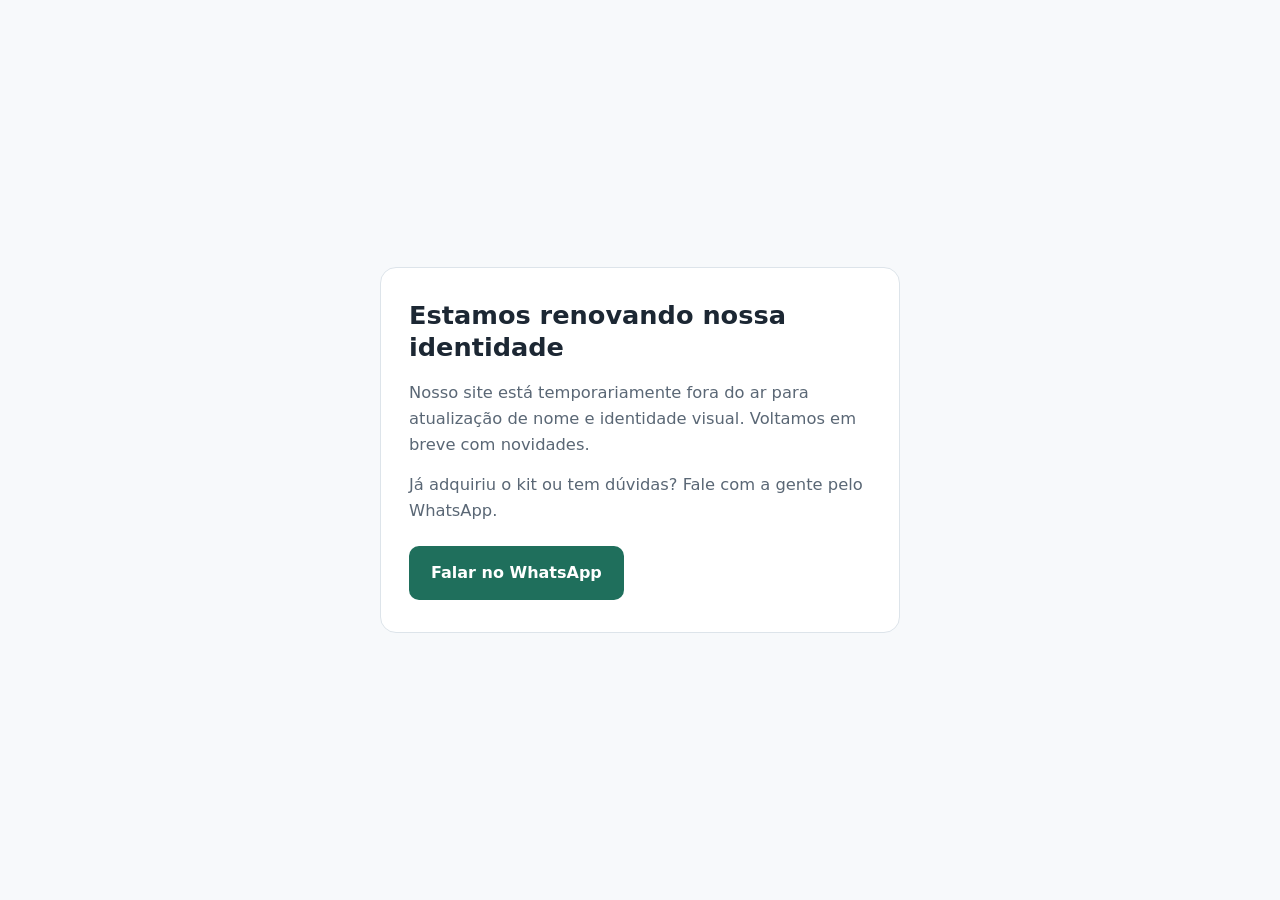
==== commit 9d4b24a0: "Update index.html" ====
--- a/index.html
+++ b/index.html
@@ -1,236 +1,33 @@
 <!DOCTYPE html>
 <html lang="pt-BR">
 <head>
-<meta charset="UTF-8">
+<meta charset="utf-8">
 <meta name="viewport" content="width=device-width, initial-scale=1">
-<title>QR ZAP - Fale Comigo de Outro Jeito | Comunicação Acessível</title>
-<link rel="preconnect" href="https://fonts.googleapis.com">
-<link rel="preconnect" href="https://fonts.gstatic.com" crossorigin>
-<link href="https://fonts.googleapis.com/css2?family=Manrope:wght@400;600;700;800&display=swap" rel="stylesheet">
+<meta name="robots" content="noindex">
+<title>Renovando nossa identidade</title>
 <style>
-  *{box-sizing:border-box;}
-  body{font-family:'Manrope',Arial,sans-serif;margin:0;background:#f8fafc;color:#1e293b;}
-  .hero{position:relative;color:#fff;padding:36px 20px;text-align:center;background:#0f172a;overflow:hidden;}
-  .hero::before{content:"";position:absolute;inset:0;background:url('foto-hotel.jpg') center/cover;opacity:0.28;}
-  .hero::after{content:"";position:absolute;inset:0;background:linear-gradient(180deg,rgba(15,23,42,0.75),rgba(15,23,42,0.96));}
-  .hero > *{position:relative;z-index:1;}
-  .hero-topo{display:flex;justify-content:center;align-items:center;gap:8px;font-weight:800;font-size:0.95rem;letter-spacing:0.3px;}
-  .hero-cnpj{font-size:0.75rem;color:#94a3b8;margin-top:6px;}
-  .lang{margin-top:14px;display:inline-flex;background:rgba(255,255,255,0.08);border-radius:30px;padding:4px;}
-  .lang a{color:#cbd5e1;text-decoration:none;padding:6px 14px;border-radius:20px;font-size:0.8rem;font-weight:700;}
-  .lang a.ativo{background:#4ade80;color:#06220f;}
-  .hero h1{font-size:2.15rem;line-height:1.15;margin:22px 0 14px;font-weight:800;}
-  .hero h1 span{color:#4ade80;display:block;}
-  .hero p{color:#f1f5f9;max-width:520px;margin:0 auto;line-height:1.65;}
-  .hero p.lead{font-size:1.15rem;text-align:left;}
-  .hero p.para{font-size:0.95rem;color:#cbd5e1;text-align:left;margin-top:14px;}
-  .hero-img{width:150px;max-width:50%;margin:18px auto 0;position:relative;}
-  .hero-img img{width:100%;display:block;border-radius:16px;box-shadow:0 14px 30px rgba(0,0,0,0.35);}
-  .hero-micro{font-size:0.85rem;color:#cbd5e1;margin-top:12px;}
-  .botao{display:block;max-width:420px;margin:22px auto 0;font-size:1.1rem;background:#22c55e;color:#06220f;font-weight:800;padding:17px 22px;border-radius:30px;text-decoration:none;box-shadow:0 8px 20px rgba(34,197,94,0.25);}
-  .hero-sec{display:block;margin-top:12px;font-size:0.8rem;color:#94a3b8;text-decoration:underline;}
-  .conteudo{max-width:760px;margin:0 auto;padding:32px 18px;}
-  h2{text-align:center;font-size:1.4rem;color:#0f172a;font-weight:800;overflow-wrap:break-word;}
-  img{max-width:100%;}
-  .compromisso{background:#ecfdf5;border:1px solid #bbf7d0;border-radius:14px;padding:18px;margin:26px 0 0;}
-  .compromisso h3{margin:0 0 8px;font-size:1.1rem;color:#0f172a;}
-  .compromisso p{margin:0 0 10px;line-height:1.6;color:#334155;}
-  .compromisso .aviso{font-size:0.8rem;color:#64748b;margin:0;}
-  .sub{text-align:center;color:#64748b;font-size:0.92rem;max-width:500px;margin:8px auto 24px;}
-  .grid{display:grid;grid-template-columns:1fr 1fr;gap:12px;}
-  .card{background:#fff;border:1px solid #e2e8f0;border-radius:14px;overflow:hidden;position:relative;}
-  .card img{width:100%;display:block;}
-  .card .tag{position:absolute;top:8px;right:8px;background:#22c55e;color:#06220f;font-size:0.65rem;font-weight:800;padding:3px 9px;border-radius:20px;}
-  .card .corpo{padding:11px;}
-  .card .corpo strong{font-size:0.92rem;}
-  .card .corpo .obs{font-size:0.78rem;color:#64748b;display:block;margin-top:2px;}
-  .card .corpo .cadeado{font-size:0.72rem;color:#94a3b8;display:block;margin-top:6px;}
-  .selo-wrap{position:relative;}
-  .selo-nota{position:absolute;top:50%;left:50%;transform:translate(-50%,-50%);background:rgba(15,23,42,0.85);color:#fff;font-size:0.62rem;font-weight:700;padding:6px 10px;border-radius:20px;text-align:center;line-height:1.3;max-width:70%;}
-  .qr-placeholder{aspect-ratio:1/1;display:flex;flex-direction:column;align-items:center;justify-content:center;gap:8px;background:#f1f5f9;border-bottom:1px dashed #cbd5e1;color:#64748b;text-align:center;padding:14px;}
-  .qr-placeholder .icone{font-size:1.8rem;}
-  .qr-placeholder .texto{font-size:0.72rem;font-weight:700;max-width:140px;line-height:1.3;}
-  .manual-link{display:block;text-align:center;margin:22px 0;font-weight:700;}
-
-  .como{max-width:760px;margin:0 auto;padding:8px 18px 28px;}
-  .passos{list-style:none;margin:16px 0 0;padding:0;display:grid;gap:12px;counter-reset:p;}
-  .passos li{counter-increment:p;background:#fff;border:1px solid #e2e8f0;border-radius:14px;padding:14px 16px 14px 56px;position:relative;line-height:1.5;color:#334155;}
-  .passos li::before{content:counter(p);position:absolute;left:14px;top:12px;width:30px;height:30px;border-radius:50%;background:#22c55e;color:#06220f;font-weight:800;display:flex;align-items:center;justify-content:center;}
-  .passos strong{color:#0f172a;}
-
-  .onde{background:#0f172a;padding:36px 18px;}
-  .onde h2{color:#fff;}
-  .onde .sub{color:#94a3b8;}
-  .onde-grid{max-width:960px;margin:20px auto 0;display:grid;grid-template-columns:1fr 1fr;gap:10px;}
-  .onde-card{position:relative;border-radius:14px;overflow:hidden;aspect-ratio:4/3;}
-  .onde-card img{width:100%;height:100%;object-fit:cover;display:block;}
-  .onde-card .legenda{position:absolute;left:0;right:0;bottom:0;background:linear-gradient(180deg,transparent,rgba(0,0,0,0.75));color:#fff;font-size:0.78rem;font-weight:700;padding:16px 10px 8px;}
-
-  .faixa{background:#ecfdf5;border-top:1px solid #bbf7d0;border-bottom:1px solid #bbf7d0;padding:28px 18px;}
-  .faixa .item{max-width:680px;margin:0 auto 16px;}
-  .faixa strong{display:block;margin-bottom:2px;}
-
-  .faq{max-width:680px;margin:0 auto;padding:36px 18px;}
-  .faq details{background:#fff;border:1px solid #e2e8f0;border-radius:12px;margin-bottom:10px;padding:4px 16px;}
-  .faq summary{font-weight:700;cursor:pointer;list-style:none;padding:12px 0;font-size:0.95rem;position:relative;padding-right:24px;}
-  .faq summary::-webkit-details-marker{display:none;}
-  .faq summary::after{content:"+";position:absolute;right:0;top:12px;font-size:1.1rem;color:#22c55e;font-weight:800;}
-  .faq details[open] summary::after{content:"–";}
-  .faq p{color:#475569;font-size:0.88rem;line-height:1.6;margin:0 0 14px;}
-
-  .final{text-align:center;padding:32px 18px;}
-  .preco-antigo{text-decoration:line-through;color:#94a3b8;}
-  .preco-novo{font-size:1.7rem;font-weight:800;color:#0f172a;margin:6px 0 18px;}
-  .botao-pag{display:block;max-width:420px;margin:0 auto;background:#22c55e;color:#06220f;font-weight:800;padding:17px;border-radius:14px;text-decoration:none;font-size:1.08rem;box-shadow:0 8px 20px rgba(34,197,94,0.22);}
-  .botao-sec{display:block;max-width:420px;margin:12px auto 0;background:transparent;border:1.5px solid #cbd5e1;color:#475569;font-weight:700;padding:13px;border-radius:14px;text-decoration:none;font-size:0.92rem;}
-  .botao-whats{display:block;max-width:420px;margin:12px auto 0;background:#fff;border:1px solid #cbd5e1;color:#0f172a;font-weight:700;padding:14px;border-radius:14px;text-decoration:none;}
-  .rodape{text-align:center;font-size:0.78rem;color:#64748b;padding:22px;border-top:1px solid #e2e8f0;}
-  .rodape a{color:#0ea5e9;}
+  :root { --bg:#f7f9fb; --card:#ffffff; --text:#1c2733; --muted:#5a6775; --accent:#1f6f5c; --line:#dde4ea; }
+  @media (prefers-color-scheme: dark) {
+    :root { --bg:#121a21; --card:#1a252e; --text:#eaf0f5; --muted:#a3b0bc; --accent:#5fc4a8; --line:#2b3945; }
+  }
+  * { box-sizing: border-box; }
+  body { margin:0; min-height:100vh; display:flex; align-items:center; justify-content:center; padding:24px;
+         background:var(--bg); color:var(--text); font-family:system-ui, -apple-system, "Segoe UI", Roboto, sans-serif; line-height:1.6; }
+  main { max-width:520px; width:100%; background:var(--card); border:1px solid var(--line); border-radius:16px; padding:32px 28px; }
+  h1 { font-size:1.6rem; line-height:1.25; margin:0 0 16px; }
+  p { margin:0 0 14px; color:var(--muted); font-size:1.02rem; }
+  a.btn { display:inline-block; margin-top:8px; padding:14px 22px; background:var(--accent); color:#fff; text-decoration:none;
+          border-radius:10px; font-weight:600; }
+  a.btn:focus-visible { outline:3px solid var(--text); outline-offset:3px; }
+  @media (prefers-color-scheme: dark) { a.btn { color:#0b1a15; } }
 </style>
 </head>
 <body>
-
-<div class="hero">
-  <div class="hero-topo">💬 QR ZAP · FALE COMIGO DE OUTRO JEITO</div>
-  <div class="hero-cnpj">CNPJ 68.088.847/0001-03 · Marca com pedido de registro nº 944493203 no INPI</div>
-  <div class="lang"><a class="ativo" href="index.html">PT</a><a href="index-en.html">EN</a><a href="index-es.html">ES</a></div>
-  <h1>Todo cliente merece ser atendido.<span>Do jeito que consegue se comunicar.</span></h1>
-  <p class="lead">Com o QR ZAP, quem não ouve, não fala ou prefere conversar por escrito escaneia o QR Code e fala com a sua equipe por mensagem, no WhatsApp da sua empresa. E o seu estabelecimento mostra, com selo e certificado, que se importa.</p>
-  <div class="hero-img"><img src="qr-azul-base.png" alt="Plaquinha QR ZAP com QR Code para balcão"></div>
-  <a class="botao" href="#comprar">💳 Quero o Kit Digital — R$99</a>
-  <div class="hero-micro">Pagamento único · sem mensalidade · garantia de 7 dias</div>
-  <a class="hero-sec" href="https://wa.me/5518981950799?text=Olá! Gostaria de tirar dúvidas sobre o QR ZAP antes de contratar.">Prefere tirar dúvidas antes no WhatsApp?</a>
-  <p class="para">Para pessoas surdas, autistas, com afasia, apraxia, gagueira ou qualquer dificuldade de comunicação oral — e também para quem prefere escrever.</p>
-  <p style="font-size:0.78rem;color:#94a3b8;margin-top:16px;text-align:center;">Comunicação acessível com respeito e dignidade · Panorama SP</p>
-</div>
-
-<div class="conteudo">
-  <h2>Veja o que você receberá ao aderir ao Programa QR ZAP</h2>
-  <p class="sub">Kit completo QR ZAP com identidade visual Acessibilidade para Todos. Prévia em baixa com proteção. Arquivos em alta liberados após adesão.</p>
-
-  <div class="grid">
-    <div class="card">
-      <img src="certificado-base.png" alt="Certificado QR ZAP">
-      <div class="corpo"><strong>📜 Certificado QR ZAP</strong><span class="obs">Modelo</span><span class="cadeado">🔒 Alta 300dpi · Após adesão</span></div>
-    </div>
-    <div class="card">
-      <img src="certificado-oficial.png" alt="Certificado de Adesão QR ZAP">
-      <div class="corpo"><strong>📜 Certificado de Adesão</strong><span class="obs">Concedido às empresas participantes</span><span class="cadeado">🔒 Alta resolução · Após adesão</span></div>
-    </div>
-    <div class="card">
-      <div class="selo-wrap">
-        <img src="selo-base-v2.png" alt="Selo Empresa Amiga da Comunicação Acessível">
-        <span class="selo-nota">📲 Seu QR Code<br>aqui</span>
-      </div>
-      <div class="corpo"><strong>🏅 Selo Empresa Amiga</strong><span class="obs">QR Code inserido após adesão</span><span class="cadeado">🔒 QR Code inserido</span></div>
-    </div>
-    <div class="card">
-      <span class="tag">MAIS USADO</span>
-      <img src="adesivo-porta-base.png" alt="Adesivo para Porta">
-      <div class="corpo"><strong>🚪 Adesivo para Porta</strong><span class="obs">Modelo</span><span class="cadeado">🔒 Pronto para gráfica</span></div>
-    </div>
-    <div class="card">
-      <div class="selo-wrap">
-        <img src="qr-azul-base.png" alt="Plaquinha QR Azul">
-        <span class="selo-nota">📲 Seu QR Code<br>aqui</span>
-      </div>
-      <div class="corpo"><strong>🔵 Plaquinha QR Azul</strong><span class="obs">Redonda, balcão e mesa</span><span class="cadeado">🔒 Alta resolução</span></div>
-    </div>
-    <div class="card">
-      <div class="qr-placeholder">
-        <span class="icone">📱</span>
-        <span class="texto">QR Code da sua empresa, gerado após a adesão</span>
-      </div>
-      <div class="corpo"><strong>📱 QR Code da Empresa</strong><span class="obs">Gerado com seu telefone cadastrado</span><span class="cadeado">🔒 Vinculado ao telefone</span></div>
-    </div>
-  </div>
-
-  <div class="compromisso">
-    <h3>Mostre que o seu estabelecimento se importa</h3>
-    <p>O Selo Empresa Amiga da Comunicação Acessível e o Certificado de Adesão deixam visível, na porta e no balcão, o compromisso do seu negócio em atender todas as pessoas com respeito e dignidade.</p>
-    <p class="aviso">O kit ajuda a demonstrar compromisso com a acessibilidade e com os princípios da Lei Brasileira de Inclusão (Lei 13.146/2015). Não é certificação oficial e não substitui as obrigações legais do estabelecimento.</p>
-  </div>
-
-  <a class="manual-link" href="manual-qr-zap.html">📘 Leia o Manual QR ZAP antes de contratar →</a>
-</div>
-
-<div class="como">
-  <h2>Como funciona</h2>
-  <ol class="passos">
-    <li><strong>Pague o kit.</strong> Cartão pelo Mercado Pago ou pelo Stripe, em pagamento único de R$ 99.</li>
-    <li><strong>Acesse o painel.</strong> Ao confirmar o pagamento, o link do painel é liberado. Informe o nome da empresa, o CNPJ e o WhatsApp que vai atender.</li>
-    <li><strong>Baixe e imprima.</strong> Gere o QR Code, o selo, o certificado, o adesivo e a plaquinha, e coloque no balcão e na porta.</li>
-  </ol>
-</div>
-
-<div class="onde">
-  <h2>Onde o QR ZAP pode ser usado</h2>
-  <p class="sub">De hotéis a cartórios, de farmácias a correios — exemplos de lugares onde qualquer negócio pode se tornar mais acessível. Imagens ilustrativas.</p>
-  <div class="onde-grid">
-    <div class="onde-card"><img src="foto-hotel.jpg" alt="QR ZAP em hotel"><div class="legenda">🏨 Hotéis e recepções</div></div>
-    <div class="onde-card"><img src="foto-correios.jpg" alt="QR ZAP nos Correios"><div class="legenda">📦 Correios e logística</div></div>
-    <div class="onde-card"><img src="foto-farmacia.jpg" alt="QR ZAP em farmácia"><div class="legenda">💊 Farmácias</div></div>
-    <div class="onde-card"><img src="foto-clinica-ginecologia.jpg" alt="QR ZAP em clínica"><div class="legenda">🏥 Clínicas e consultórios</div></div>
-    <div class="onde-card"><img src="foto-cartorio.jpg" alt="QR ZAP em cartório"><div class="legenda">📋 Cartórios</div></div>
-    <div class="onde-card"><img src="foto-loterica.jpg" alt="QR ZAP em lotérica"><div class="legenda">🎰 Lotéricas</div></div>
-  </div>
-</div>
-
-<div class="faixa">
-  <div class="item"><strong>📱 QR Code vinculado ao seu WhatsApp</strong>Cada QR Code gerado é vinculado exclusivamente ao número de WhatsApp cadastrado pela empresa.</div>
-  <div class="item"><strong>📜 Certificado com número serial único</strong>Cada Certificado recebe um número serial exclusivo no formato QRZAP-2026-XXXXX.</div>
-  <div class="item"><strong>🧾 Nota Fiscal garantida</strong>Emitimos nota fiscal para todas as empresas que adquirirem o Kit Digital QR ZAP.</div>
-</div>
-
-<div class="faq">
-  <h2>Perguntas frequentes</h2>
-  <details>
-    <summary>Preciso ter WhatsApp Business?</summary>
-    <p>Não. O QR ZAP funciona com qualquer WhatsApp, comum ou Business — o número que sua empresa já usa no dia a dia.</p>
-  </details>
-  <details>
-    <summary>Funciona em qualquer celular?</summary>
-    <p>Sim. Não exige aparelho ou chip específico. A plaquinha e o adesivo são impressos e ficam no balcão; o cliente só escaneia com a câmera do próprio celular dele, que abre o WhatsApp automaticamente.</p>
-  </details>
-  <details>
-    <summary>Posso cancelar depois dos 7 dias?</summary>
-    <p>O pagamento é único, não existe mensalidade para cancelar. Dentro de 7 dias corridos após a compra você pode pedir reembolso integral, sem justificativa, conforme o Código de Defesa do Consumidor. Depois desse prazo não há reembolso, mas você pode deixar de usar os materiais quando quiser, sem multa.</p>
-  </details>
-  <details>
-    <summary>Preciso de internet o tempo todo?</summary>
-    <p>Não. A plaquinha, o adesivo e o selo são materiais impressos — funcionam sem energia ou internet. Só é necessária conexão no momento em que o cliente escaneia o QR Code e o WhatsApp abre no celular dele.</p>
-  </details>
-  <details>
-    <summary>Como recebo a nota fiscal?</summary>
-    <p>Emitimos a nota fiscal de todas as compras do Kit Digital QR ZAP, após a confirmação do pagamento, e enviamos para o e-mail informado na compra.</p>
-  </details>
-  <details>
-    <summary>Onde imprimo o kit?</summary>
-    <p>Em qualquer gráfica ou papelaria. Os arquivos vêm em alta resolução, prontos para impressão. A plaquinha pode ser impressa em material firme, como PVC ou acrílico, e o adesivo em papel adesivo.</p>
-  </details>
-  <details>
-    <summary>Posso usar em mais de uma unidade da empresa?</summary>
-    <p>Cada Kit é vinculado a um único WhatsApp e CNPJ. Para outra unidade ou outro número, é necessária uma nova adesão.</p>
-  </details>
-</div>
-
-<div class="final" id="comprar">
-  <h2>Faça parte da rede de comunicação acessível do Brasil</h2>
-  <p class="preco-novo">R$ 99,00 — pagamento único</p>
-  <a class="botao-pag" href="https://mpago.la/1vmotHD">💳 GARANTIR KIT DIGITAL — R$99</a>
-  <a class="botao-sec" href="https://buy.stripe.com/cNi8wO4RP5Z83nPgd31ck03">🍎 ou pague com Apple Pay / Stripe</a>
-  <p style="font-size:0.8rem;color:#64748b;margin-top:10px;">✅ Pagamento único · Cartão · Sem mensalidade · Nota fiscal garantida</p>
-  <a class="botao-whats" href="https://wa.me/5518981950799?text=Olá! Vim do site QR ZAP e quero tirar dúvidas sobre o Kit Digital QR ZAP">Ou tire dúvidas no WhatsApp</a>
-</div>
-
-<div class="rodape">
-  <strong>68.088.847 FRANCIELLE KUNAST POSSARI CALAZANS</strong><br>
-  CNPJ 68.088.847/0001-03 ATIVA desde 19/07/2026<br>
-  Panorama - SP | WhatsApp (18) 98195-0799 / (18) 98167-0564<br>
-  PIX: CNPJ 68.088.847/0001-03<br><br>
-  O Programa QR ZAP é uma iniciativa privada de promoção da comunicação acessível, sem vínculo ou credenciamento por órgãos públicos.<br>
-  Consulte nossos <a href="termos.html">Termos de Uso e Política de Privacidade</a>.
-</div>
-
+<main>
+  <h1>Estamos renovando nossa identidade</h1>
+  <p>Nosso site está temporariamente fora do ar para atualização de nome e identidade visual. Voltamos em breve com novidades.</p>
+  <p>Já adquiriu o kit ou tem dúvidas? Fale com a gente pelo WhatsApp.</p>
+  <a class="btn" href="https://wa.me/5518981950799?text=Ol%C3%A1%21%20Tenho%20uma%20d%C3%BAvida%20sobre%20o%20meu%20kit.">Falar no WhatsApp</a>
+</main>
 </body>
 </html>
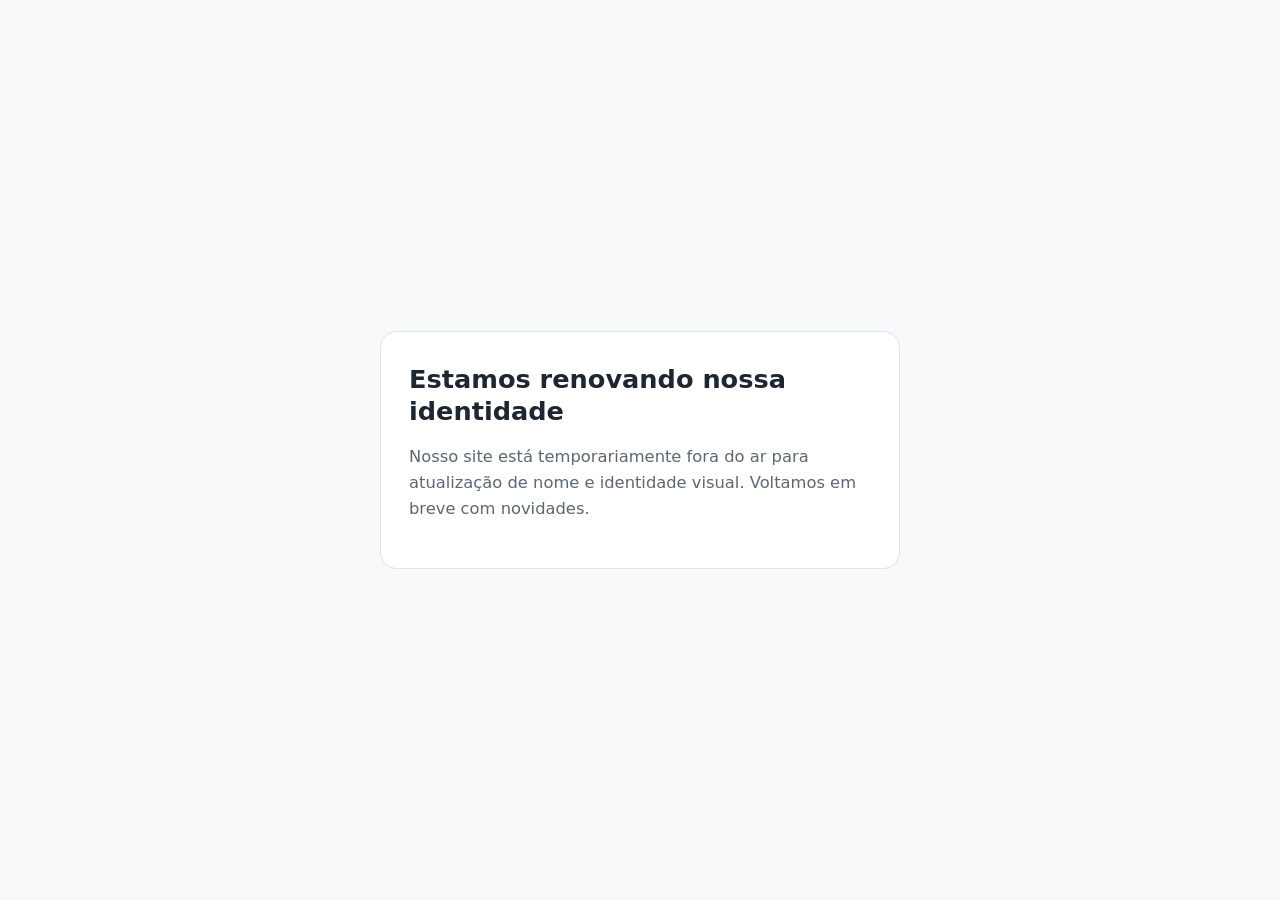
==== commit fce1f1b0: "Update index.html" ====
--- a/index.html
+++ b/index.html
@@ -26,8 +26,4 @@
 <main>
   <h1>Estamos renovando nossa identidade</h1>
   <p>Nosso site está temporariamente fora do ar para atualização de nome e identidade visual. Voltamos em breve com novidades.</p>
-  <p>Já adquiriu o kit ou tem dúvidas? Fale com a gente pelo WhatsApp.</p>
-  <a class="btn" href="https://wa.me/5518981950799?text=Ol%C3%A1%21%20Tenho%20uma%20d%C3%BAvida%20sobre%20o%20meu%20kit.">Falar no WhatsApp</a>
-</main>
-</body>
-</html>
+
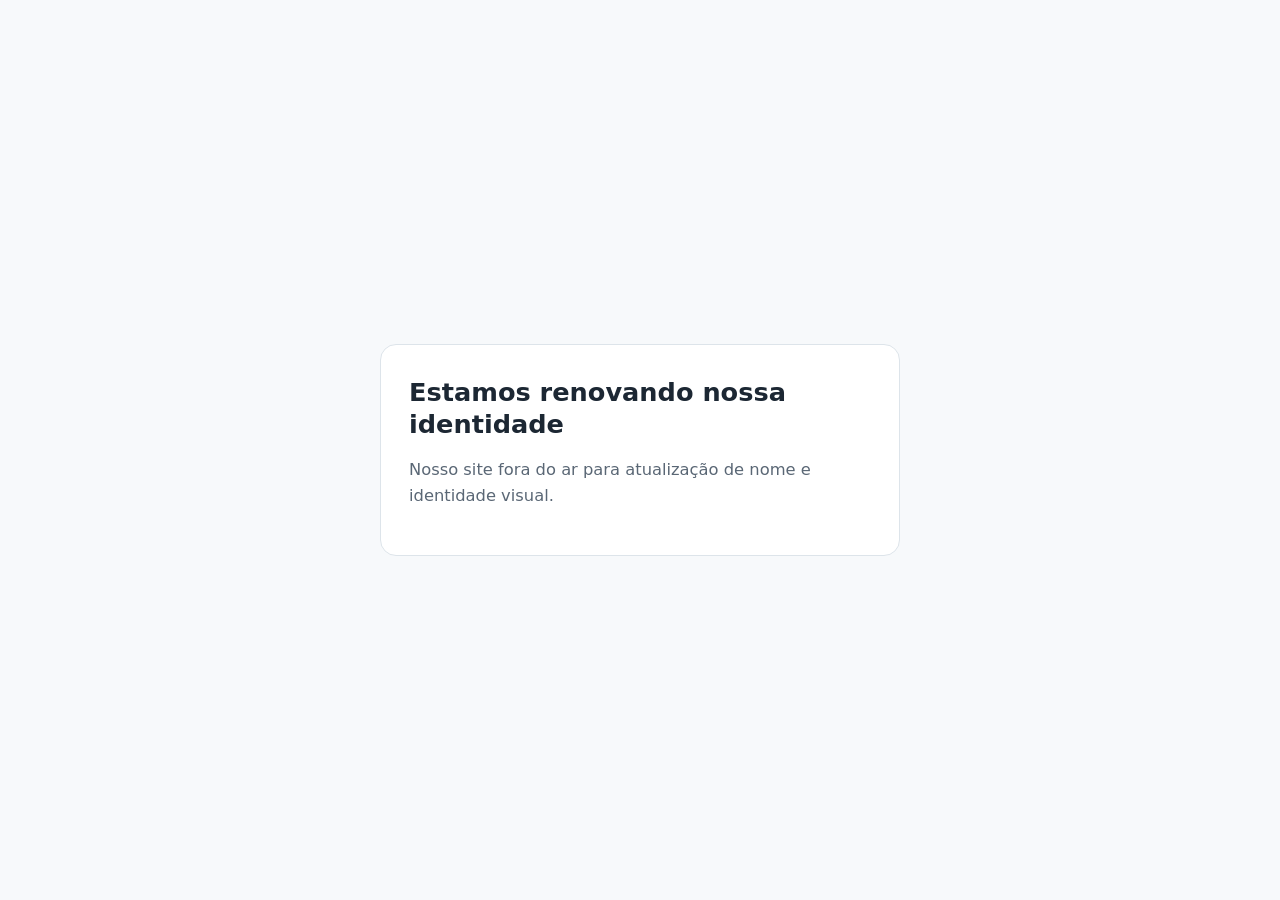
==== commit c6b37a39: "Update index.html" ====
--- a/index.html
+++ b/index.html
@@ -25,5 +25,5 @@
 <body>
 <main>
   <h1>Estamos renovando nossa identidade</h1>
-  <p>Nosso site está temporariamente fora do ar para atualização de nome e identidade visual. Voltamos em breve com novidades.</p>
+  <p>Nosso site fora do ar para atualização de nome e identidade visual.</p>
 
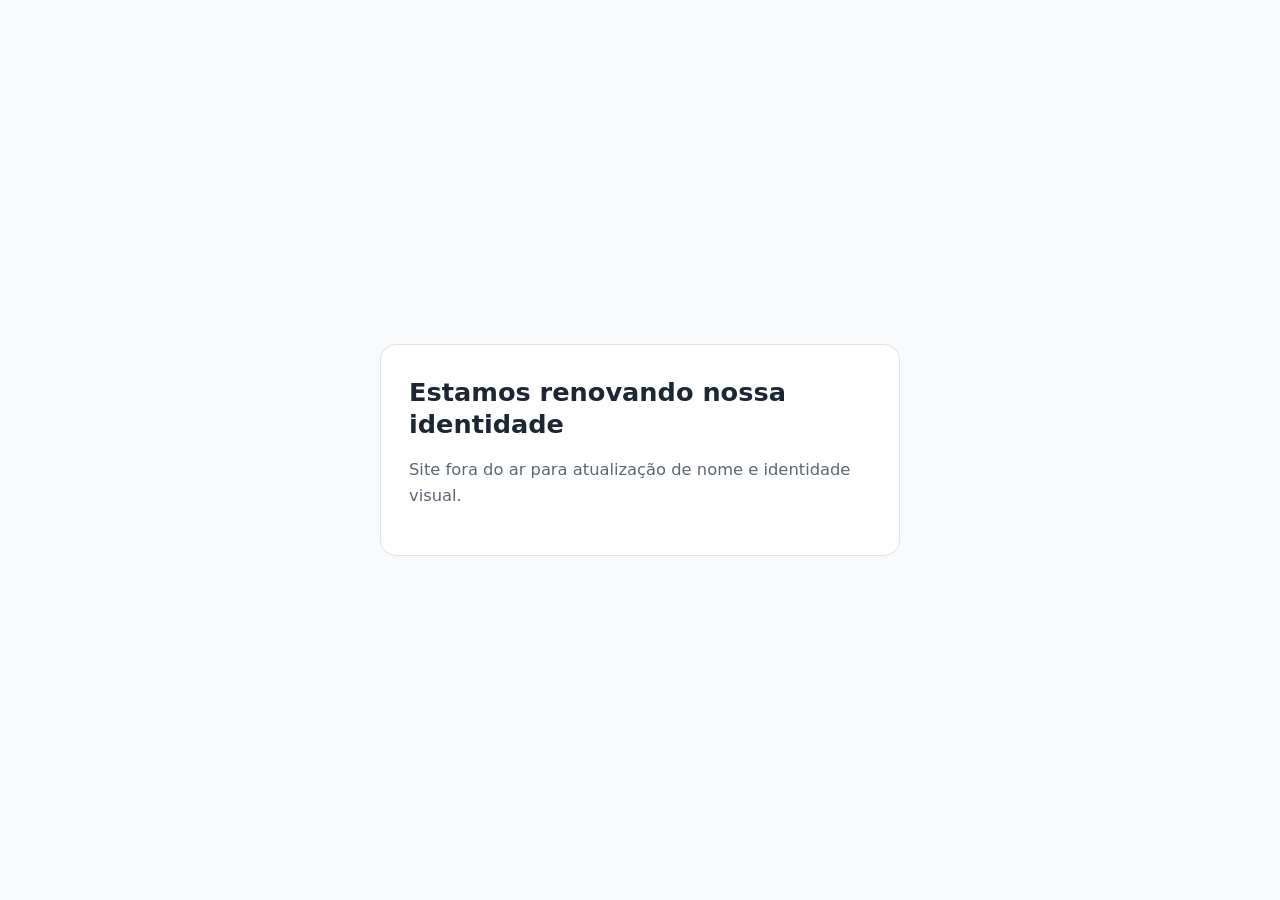
==== commit 6c3dc236: "Update index.html" ====
--- a/index.html
+++ b/index.html
@@ -25,5 +25,5 @@
 <body>
 <main>
   <h1>Estamos renovando nossa identidade</h1>
-  <p>Nosso site fora do ar para atualização de nome e identidade visual.</p>
+  <p>Site fora do ar para atualização de nome e identidade visual.</p>
 
